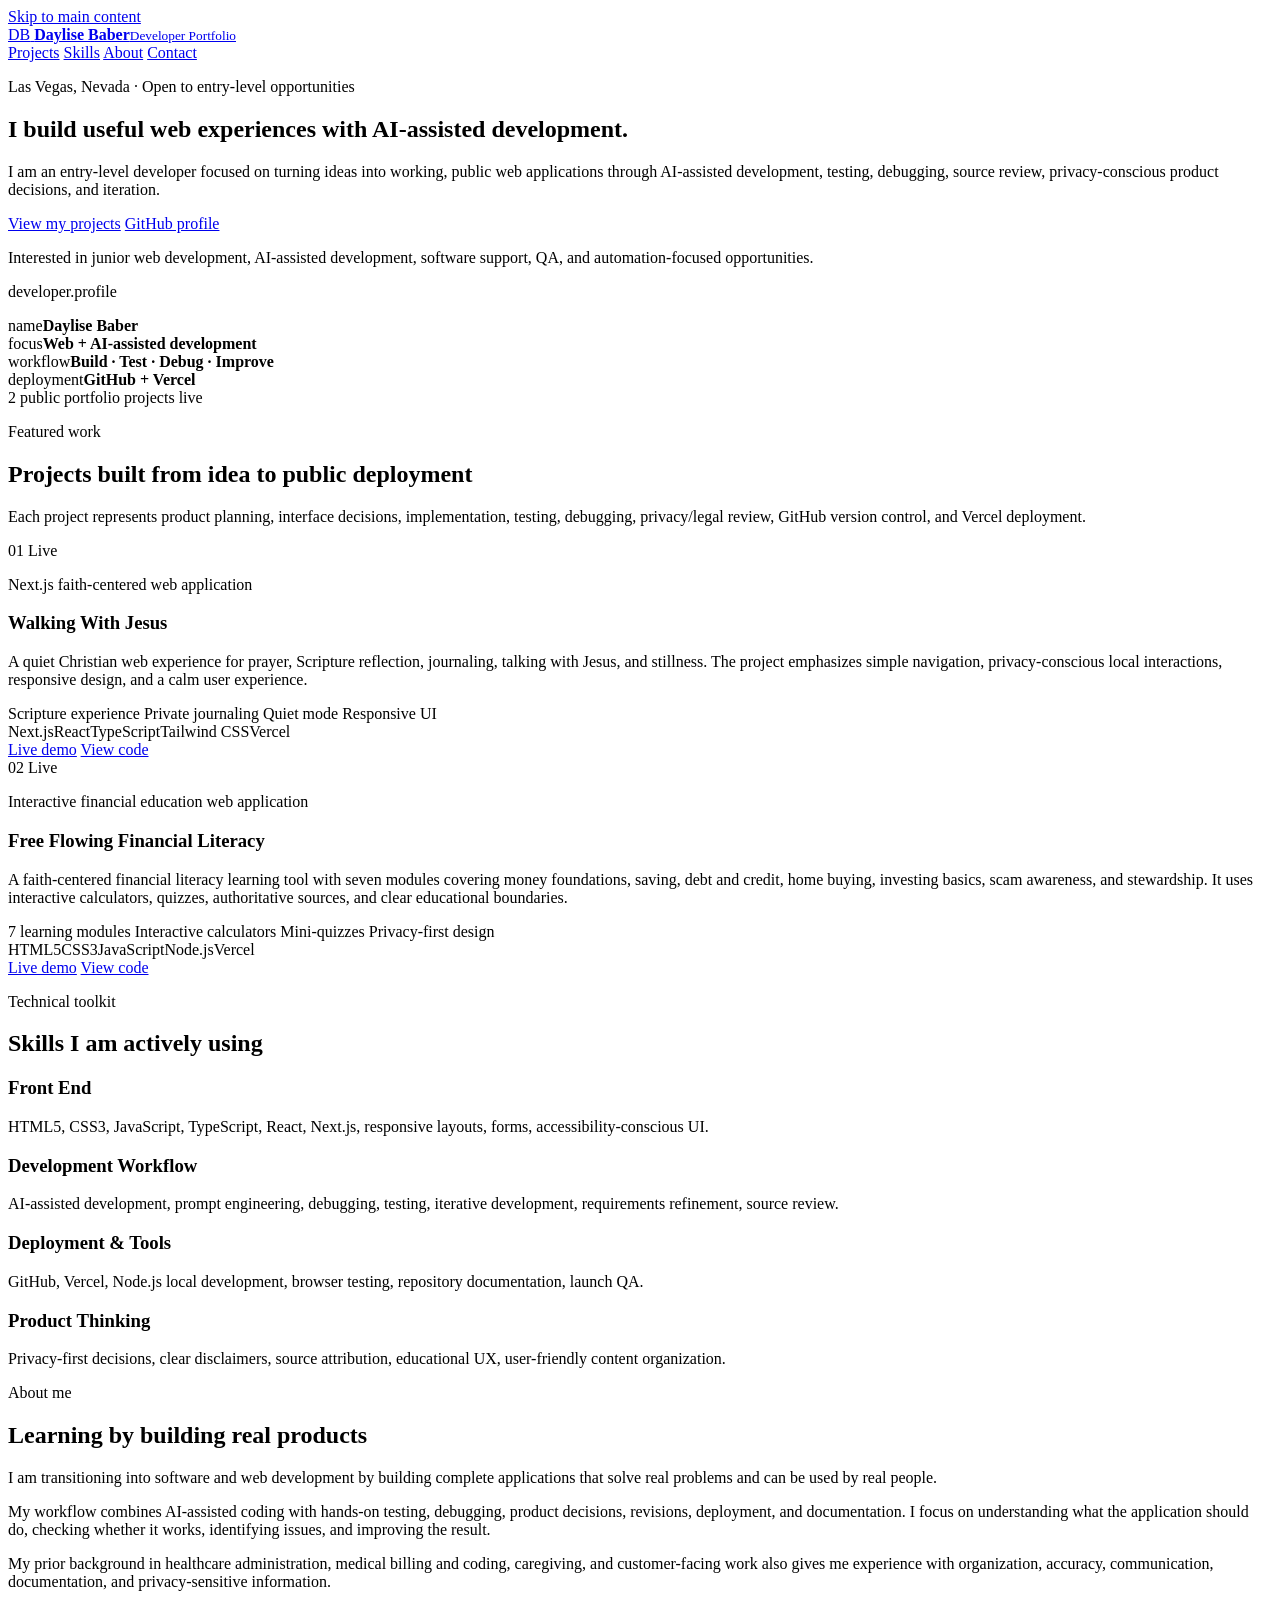
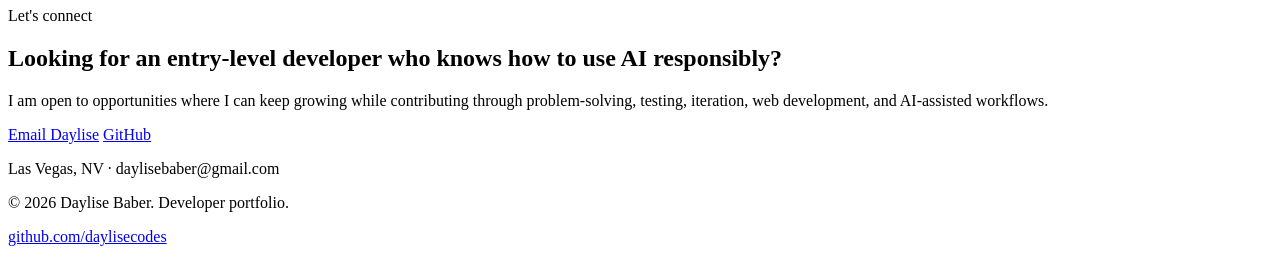
==== public/index.html @ 0fb522ef "Add public/index.html" ====
<!doctype html>
<html lang="en">
<head>
  <meta charset="utf-8">
  <meta name="viewport" content="width=device-width,initial-scale=1">
  <meta name="description" content="Developer portfolio for Daylise Baber, an entry-level AI-assisted developer in Las Vegas building practical, privacy-conscious web applications.">
  <meta name="theme-color" content="#173f4f">
  <title>Daylise Baber | AI-Assisted Developer Portfolio</title>
  <link rel="stylesheet" href="styles.css">
  <meta property="og:title" content="Daylise Baber | AI-Assisted Developer Portfolio">
  <meta property="og:description" content="Entry-level AI-assisted developer building practical, privacy-conscious web applications with modern web technologies.">
  <meta property="og:type" content="website">
</head>
<body>
  <a class="skip-link" href="#main">Skip to main content</a>

  <header class="site-header">
    <div class="shell nav-row">
      <a class="brand" href="#top" aria-label="Daylise Baber portfolio home">
        <span class="brand-mark" aria-hidden="true">DB</span>
        <span><strong>Daylise Baber</strong><small>Developer Portfolio</small></span>
      </a>
      <nav aria-label="Primary navigation">
        <a href="#projects">Projects</a>
        <a href="#skills">Skills</a>
        <a href="#about">About</a>
        <a href="#contact">Contact</a>
      </nav>
    </div>
  </header>

  <main id="main">
    <section class="hero" id="top">
      <div class="shell hero-grid">
        <div>
          <p class="eyebrow">Las Vegas, Nevada · Open to entry-level opportunities</p>
          <h1>I build useful web experiences with AI-assisted development.</h1>
          <p class="hero-copy">I am an entry-level developer focused on turning ideas into working, public web applications through AI-assisted development, testing, debugging, source review, privacy-conscious product decisions, and iteration.</p>
          <div class="button-row">
            <a class="button primary" href="#projects">View my projects</a>
            <a class="button secondary" href="https://github.com/daylisecodes" target="_blank" rel="noopener noreferrer">GitHub profile</a>
          </div>
          <p class="availability">Interested in junior web development, AI-assisted development, software support, QA, and automation-focused opportunities.</p>
        </div>

        <div class="hero-card" aria-label="Developer profile summary">
          <div class="code-dots" aria-hidden="true"><span></span><span></span><span></span></div>
          <p class="code-label">developer.profile</p>
          <div class="profile-line"><span>name</span><strong>Daylise Baber</strong></div>
          <div class="profile-line"><span>focus</span><strong>Web + AI-assisted development</strong></div>
          <div class="profile-line"><span>workflow</span><strong>Build · Test · Debug · Improve</strong></div>
          <div class="profile-line"><span>deployment</span><strong>GitHub + Vercel</strong></div>
          <div class="status-pill">2 public portfolio projects live</div>
        </div>
      </div>
    </section>

    <section class="section shell" id="projects">
      <div class="section-heading">
        <p class="eyebrow">Featured work</p>
        <h2>Projects built from idea to public deployment</h2>
        <p>Each project represents product planning, interface decisions, implementation, testing, debugging, privacy/legal review, GitHub version control, and Vercel deployment.</p>
      </div>

      <div class="projects">
        <article class="project-card featured">
          <div class="project-top">
            <span class="project-number">01</span>
            <span class="project-status">Live</span>
          </div>
          <p class="project-type">Next.js faith-centered web application</p>
          <h3>Walking With Jesus</h3>
          <p>A quiet Christian web experience for prayer, Scripture reflection, journaling, talking with Jesus, and stillness. The project emphasizes simple navigation, privacy-conscious local interactions, responsive design, and a calm user experience.</p>
          <div class="feature-grid">
            <span>Scripture experience</span>
            <span>Private journaling</span>
            <span>Quiet mode</span>
            <span>Responsive UI</span>
          </div>
          <div class="tech-row" aria-label="Walking With Jesus technologies">
            <span>Next.js</span><span>React</span><span>TypeScript</span><span>Tailwind CSS</span><span>Vercel</span>
          </div>
          <div class="project-actions">
            <a class="button primary" href="https://walking-with-jesus-taupe.vercel.app" target="_blank" rel="noopener noreferrer">Live demo</a>
            <a class="button secondary" href="https://github.com/daylisecodes/walking-with-jesus" target="_blank" rel="noopener noreferrer">View code</a>
          </div>
        </article>

        <article class="project-card">
          <div class="project-top">
            <span class="project-number">02</span>
            <span class="project-status">Live</span>
          </div>
          <p class="project-type">Interactive financial education web application</p>
          <h3>Free Flowing Financial Literacy</h3>
          <p>A faith-centered financial literacy learning tool with seven modules covering money foundations, saving, debt and credit, home buying, investing basics, scam awareness, and stewardship. It uses interactive calculators, quizzes, authoritative sources, and clear educational boundaries.</p>
          <div class="feature-grid">
            <span>7 learning modules</span>
            <span>Interactive calculators</span>
            <span>Mini-quizzes</span>
            <span>Privacy-first design</span>
          </div>
          <div class="tech-row" aria-label="Free Flowing Financial Literacy technologies">
            <span>HTML5</span><span>CSS3</span><span>JavaScript</span><span>Node.js</span><span>Vercel</span>
          </div>
          <div class="project-actions">
            <a class="button primary" href="https://free-flowing-financial-literacy.vercel.app" target="_blank" rel="noopener noreferrer">Live demo</a>
            <a class="button secondary" href="https://github.com/daylisecodes/free-flowing-financial-literacy" target="_blank" rel="noopener noreferrer">View code</a>
          </div>
        </article>
      </div>
    </section>

    <section class="section alt" id="skills">
      <div class="shell">
        <div class="section-heading">
          <p class="eyebrow">Technical toolkit</p>
          <h2>Skills I am actively using</h2>
        </div>
        <div class="skill-grid">
          <div class="skill-card"><h3>Front End</h3><p>HTML5, CSS3, JavaScript, TypeScript, React, Next.js, responsive layouts, forms, accessibility-conscious UI.</p></div>
          <div class="skill-card"><h3>Development Workflow</h3><p>AI-assisted development, prompt engineering, debugging, testing, iterative development, requirements refinement, source review.</p></div>
          <div class="skill-card"><h3>Deployment & Tools</h3><p>GitHub, Vercel, Node.js local development, browser testing, repository documentation, launch QA.</p></div>
          <div class="skill-card"><h3>Product Thinking</h3><p>Privacy-first decisions, clear disclaimers, source attribution, educational UX, user-friendly content organization.</p></div>
        </div>
      </div>
    </section>

    <section class="section shell" id="about">
      <div class="about-grid">
        <div>
          <p class="eyebrow">About me</p>
          <h2>Learning by building real products</h2>
        </div>
        <div class="about-copy">
          <p>I am transitioning into software and web development by building complete applications that solve real problems and can be used by real people.</p>
          <p>My workflow combines AI-assisted coding with hands-on testing, debugging, product decisions, revisions, deployment, and documentation. I focus on understanding what the application should do, checking whether it works, identifying issues, and improving the result.</p>
          <p>My prior background in healthcare administration, medical billing and coding, caregiving, and customer-facing work also gives me experience with organization, accuracy, communication, documentation, and privacy-sensitive information.</p>
        </div>
      </div>
    </section>

    <section class="section contact-section" id="contact">
      <div class="shell contact-card">
        <p class="eyebrow">Let's connect</p>
        <h2>Looking for an entry-level developer who knows how to use AI responsibly?</h2>
        <p>I am open to opportunities where I can keep growing while contributing through problem-solving, testing, iteration, web development, and AI-assisted workflows.</p>
        <div class="button-row">
          <a class="button primary" href="mailto:daylisebaber@gmail.com">Email Daylise</a>
          <a class="button secondary" href="https://github.com/daylisecodes" target="_blank" rel="noopener noreferrer">GitHub</a>
        </div>
        <p class="contact-meta">Las Vegas, NV · daylisebaber@gmail.com</p>
      </div>
    </section>
  </main>

  <footer class="site-footer">
    <div class="shell footer-row">
      <p>© 2026 Daylise Baber. Developer portfolio.</p>
      <a href="https://github.com/daylisecodes" target="_blank" rel="noopener noreferrer">github.com/daylisecodes</a>
    </div>
  </footer>
</body>
</html>
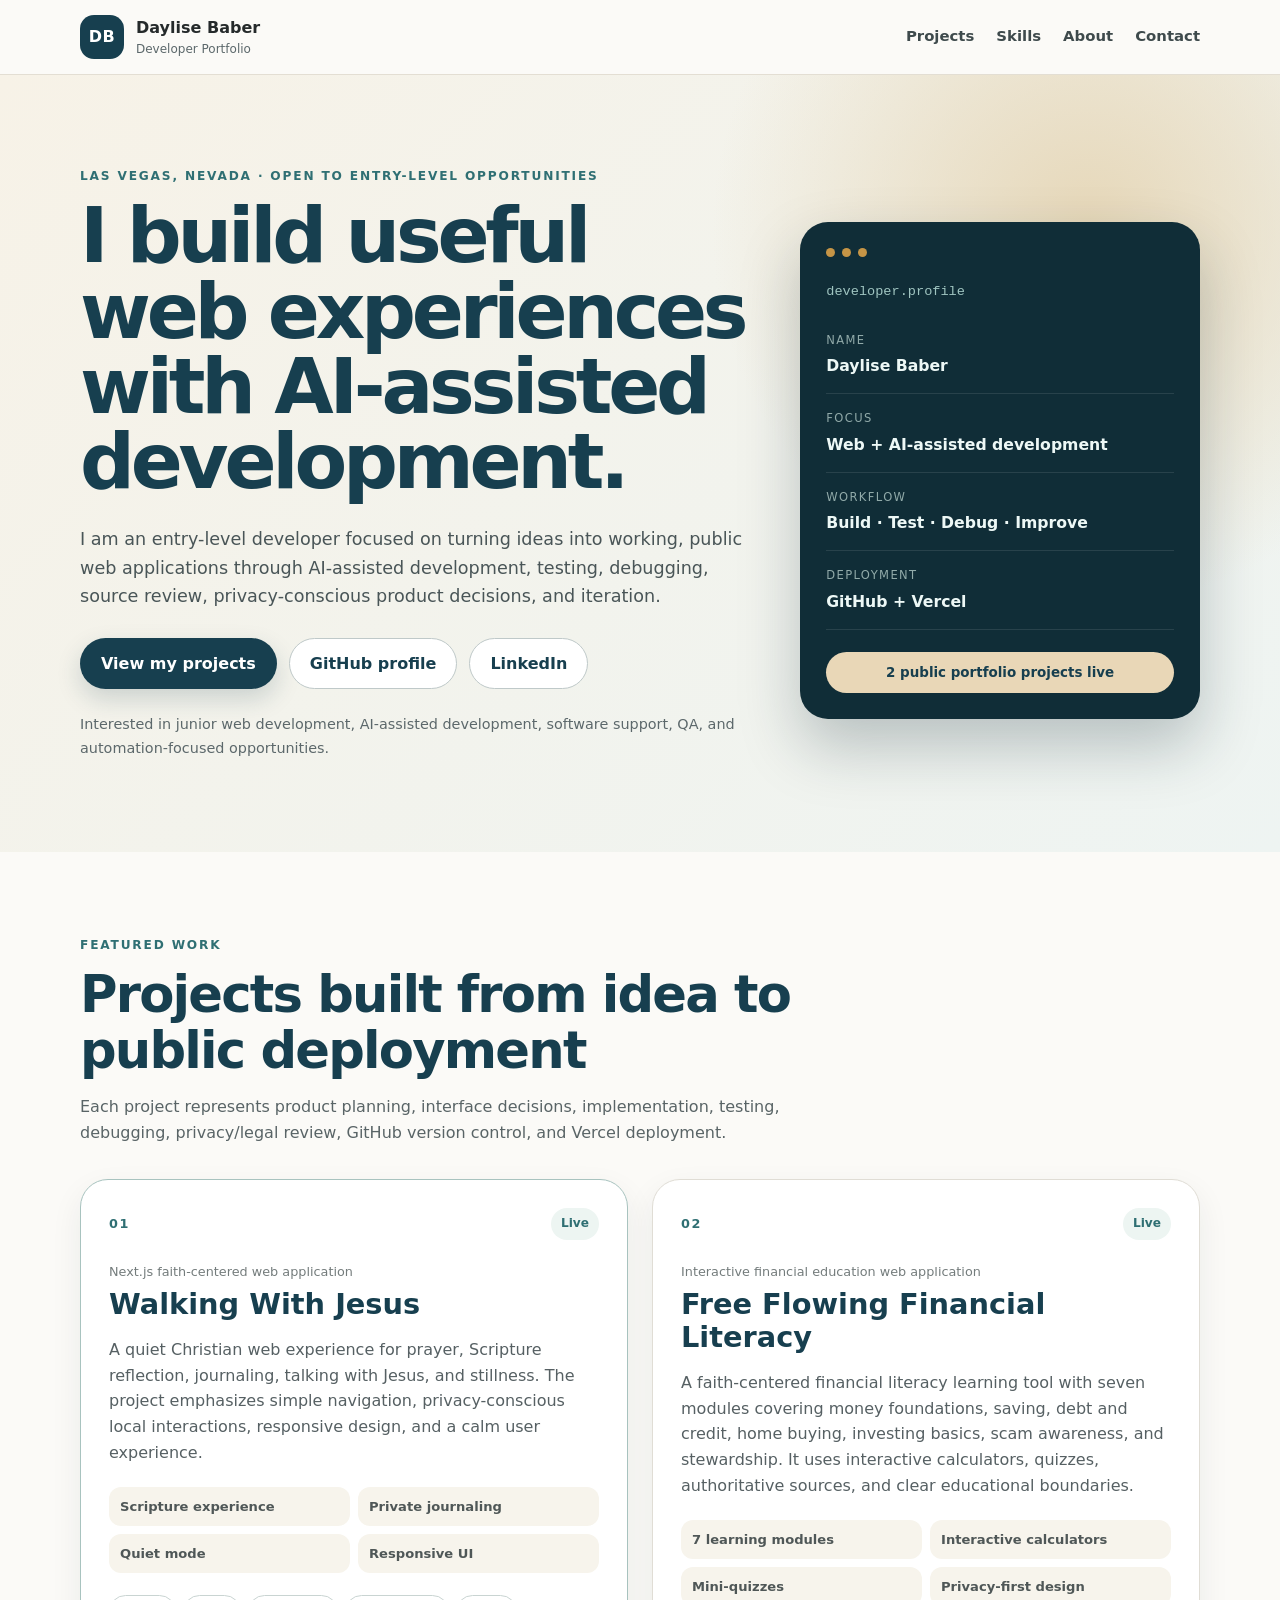
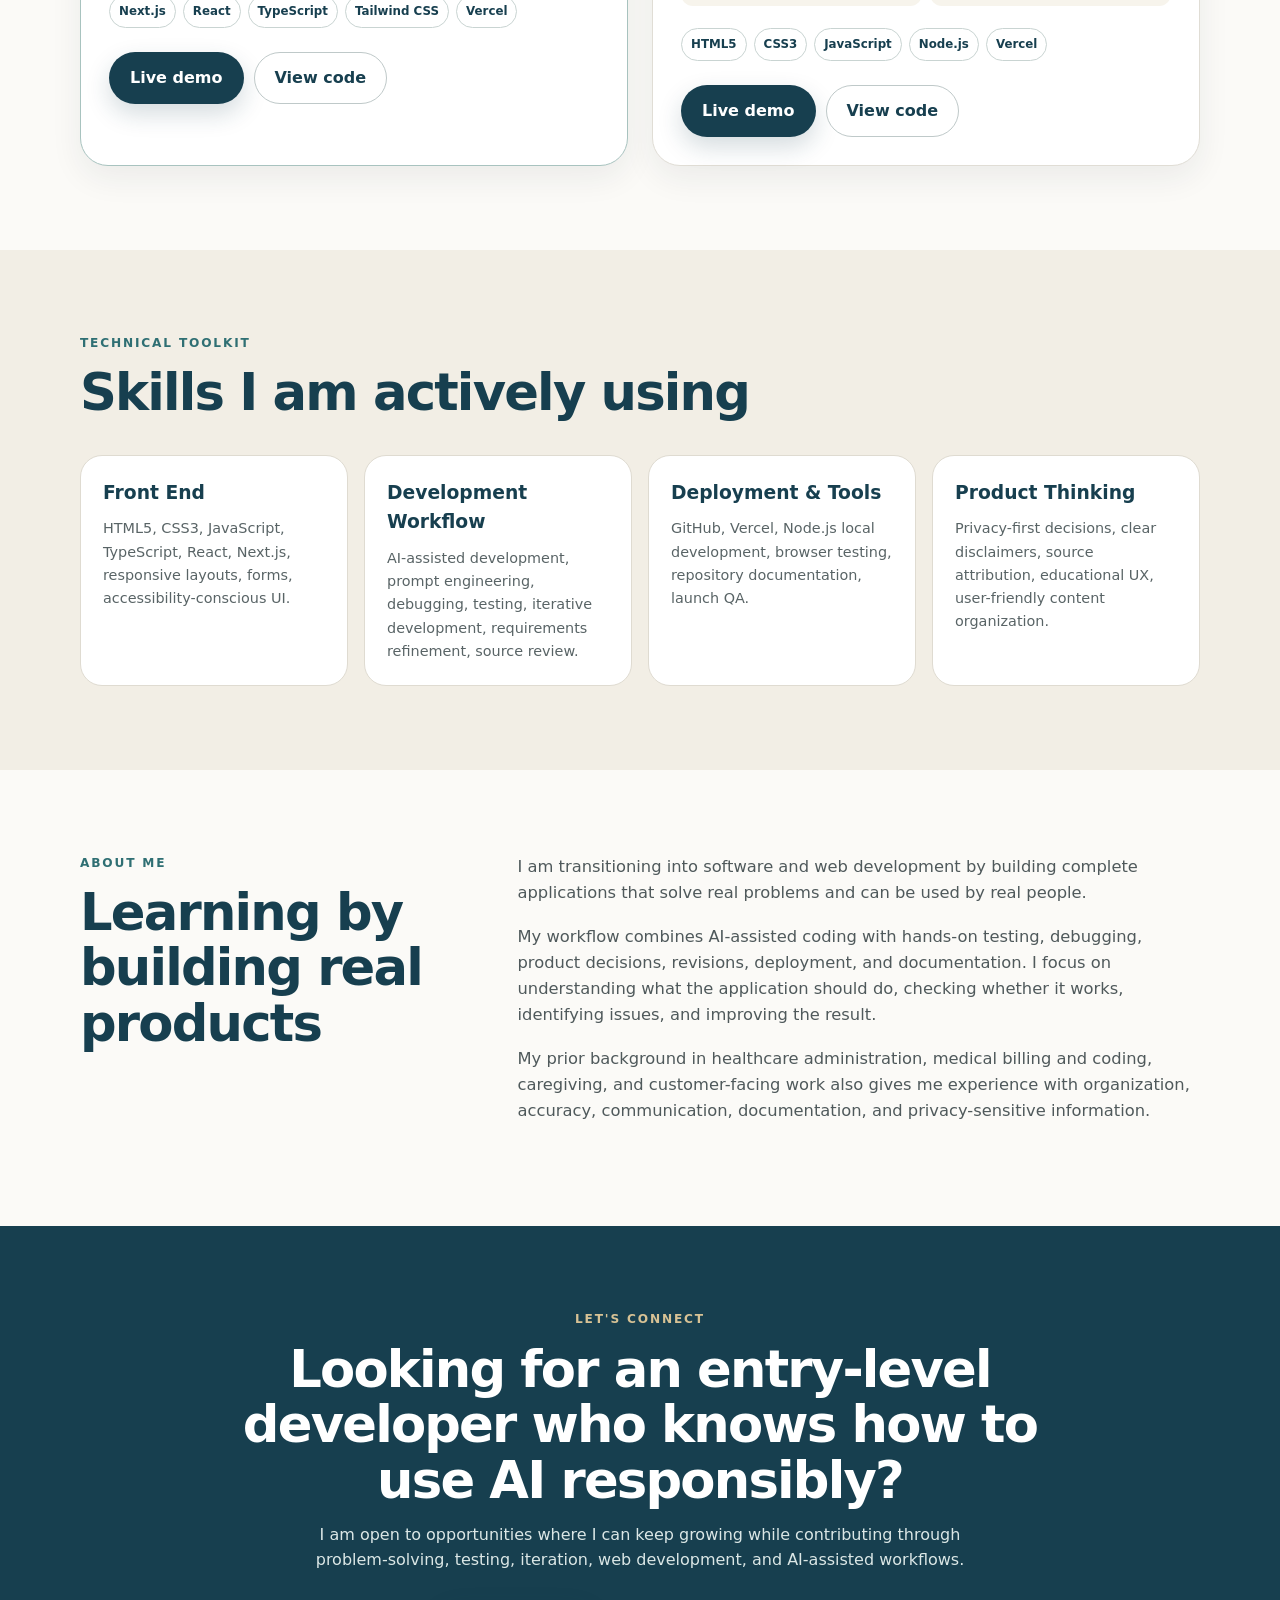
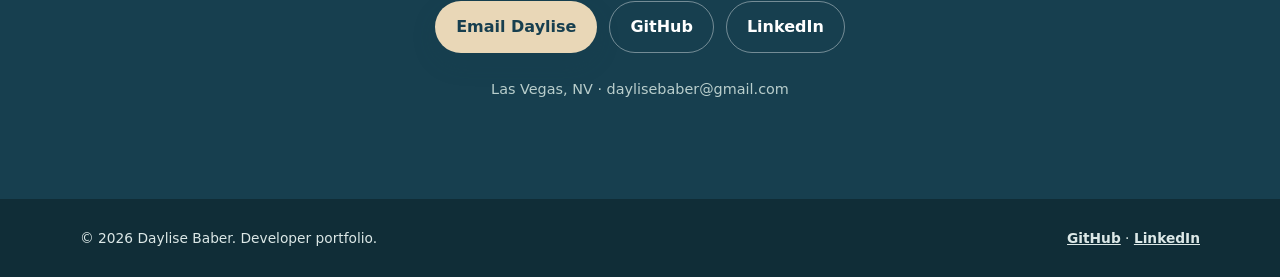
==== commit 796a7fb0: "Add LinkedIn profile to portfolio" ====
--- a/public/index.html
+++ b/public/index.html
@@ -39,6 +39,7 @@
           <div class="button-row">
             <a class="button primary" href="#projects">View my projects</a>
             <a class="button secondary" href="https://github.com/daylisecodes" target="_blank" rel="noopener noreferrer">GitHub profile</a>
+            <a class="button secondary" href="https://www.linkedin.com/in/daylise-baber-458b75322/" target="_blank" rel="noopener noreferrer">LinkedIn</a>
           </div>
           <p class="availability">Interested in junior web development, AI-assisted development, software support, QA, and automation-focused opportunities.</p>
         </div>
@@ -148,6 +149,7 @@
         <div class="button-row">
           <a class="button primary" href="mailto:daylisebaber@gmail.com">Email Daylise</a>
           <a class="button secondary" href="https://github.com/daylisecodes" target="_blank" rel="noopener noreferrer">GitHub</a>
+          <a class="button secondary" href="https://www.linkedin.com/in/daylise-baber-458b75322/" target="_blank" rel="noopener noreferrer">LinkedIn</a>
         </div>
         <p class="contact-meta">Las Vegas, NV · daylisebaber@gmail.com</p>
       </div>
@@ -157,7 +159,7 @@
   <footer class="site-footer">
     <div class="shell footer-row">
       <p>© 2026 Daylise Baber. Developer portfolio.</p>
-      <a href="https://github.com/daylisecodes" target="_blank" rel="noopener noreferrer">github.com/daylisecodes</a>
+      <div class="footer-links"><a href="https://github.com/daylisecodes" target="_blank" rel="noopener noreferrer">GitHub</a> · <a href="https://www.linkedin.com/in/daylise-baber-458b75322/" target="_blank" rel="noopener noreferrer">LinkedIn</a></div>
     </div>
   </footer>
 </body>
--- a/public/styles.css
+++ b/public/styles.css
@@ -0,0 +1 @@
+*{box-sizing:border-box}html{scroll-behavior:smooth}body{margin:0;font-family:Inter,ui-sans-serif,system-ui,-apple-system,BlinkMacSystemFont,"Segoe UI",sans-serif;background:#fbfaf7;color:#252a2b;line-height:1.6}a{color:inherit}.shell{width:min(1120px,calc(100% - 36px));margin:0 auto}.skip-link{position:absolute;left:-9999px;top:12px;background:#fff;padding:10px 14px;border-radius:10px;z-index:100}.skip-link:focus{left:12px}.site-header{position:sticky;top:0;z-index:20;background:rgba(251,250,247,.92);backdrop-filter:blur(14px);border-bottom:1px solid #e3ded3}.nav-row{min-height:74px;display:flex;align-items:center;justify-content:space-between;gap:24px}.brand{display:flex;align-items:center;gap:12px;text-decoration:none}.brand-mark{width:44px;height:44px;border-radius:14px;display:grid;place-items:center;background:#173f4f;color:#fff;font-weight:800;letter-spacing:.03em}.brand strong,.brand small{display:block}.brand small{font-size:.75rem;color:#5c686b}.site-header nav{display:flex;gap:22px}.site-header nav a{text-decoration:none;font-size:.93rem;font-weight:650;color:#3e4a4c}.site-header nav a:hover{text-decoration:underline}.hero{padding:92px 0 78px;background:radial-gradient(circle at 85% 20%,#e6d7b8 0,transparent 30%),linear-gradient(135deg,#f7f2e7 0,#eef4f2 100%)}.hero-grid{display:grid;grid-template-columns:1.25fr .75fr;gap:54px;align-items:center}.eyebrow{text-transform:uppercase;letter-spacing:.15em;font-size:.76rem;font-weight:800;color:#2f6f73;margin:0 0 12px}.hero h1{font-size:clamp(2.7rem,6vw,5.5rem);line-height:.98;letter-spacing:-.055em;margin:0;max-width:850px;color:#173f4f}.hero-copy{font-size:1.1rem;max-width:760px;color:#495557;margin:26px 0 0}.button-row{display:flex;flex-wrap:wrap;gap:12px;margin-top:28px}.button{display:inline-flex;align-items:center;justify-content:center;text-decoration:none;border-radius:999px;padding:12px 20px;font-weight:750;border:1px solid transparent;transition:.2s transform,.2s box-shadow}.button:hover{transform:translateY(-2px)}.primary{background:#173f4f;color:#fff;box-shadow:0 10px 25px rgba(23,63,79,.18)}.secondary{background:#fff;color:#173f4f;border-color:#bfc9c9}.availability{font-size:.9rem;color:#5c686b;margin-top:24px}.hero-card{background:#102d37;color:#edf8f6;border-radius:28px;padding:26px;box-shadow:0 28px 60px rgba(18,45,55,.25)}.code-dots{display:flex;gap:7px;margin-bottom:24px}.code-dots span{width:9px;height:9px;border-radius:50%;background:#c69546}.code-label{font-family:ui-monospace,SFMono-Regular,Menlo,monospace;color:#9fc4c0;font-size:.85rem}.profile-line{padding:15px 0;border-bottom:1px solid rgba(255,255,255,.1)}.profile-line span{display:block;font-size:.72rem;text-transform:uppercase;letter-spacing:.12em;color:#91aaa9}.profile-line strong{display:block;margin-top:4px;font-size:.98rem}.status-pill{margin-top:22px;background:#e9d7b7;color:#173f4f;border-radius:999px;padding:10px 14px;font-size:.84rem;font-weight:800;text-align:center}.section{padding:84px 0}.section.alt{background:#f2eee5}.section-heading{max-width:760px;margin-bottom:34px}.section-heading h2,.about-grid h2,.contact-card h2{font-size:clamp(2rem,4vw,3.4rem);line-height:1.08;letter-spacing:-.035em;color:#173f4f;margin:0 0 14px}.section-heading p:last-child{color:#596466}.projects{display:grid;grid-template-columns:1fr 1fr;gap:24px}.project-card{background:#fff;border:1px solid #e0ddd5;border-radius:28px;padding:28px;box-shadow:0 12px 32px rgba(32,47,50,.07)}.project-card.featured{border-color:#a8c3bf}.project-top{display:flex;align-items:center;justify-content:space-between}.project-number{font-size:.8rem;font-weight:900;letter-spacing:.12em;color:#2f6f73}.project-status{font-size:.76rem;font-weight:800;background:#edf5f2;color:#2f6f73;border-radius:999px;padding:6px 10px}.project-type{font-size:.8rem;color:#747c7c;margin:22px 0 6px}.project-card h3{font-size:1.8rem;line-height:1.15;color:#173f4f;margin:0 0 14px}.project-card>p:not(.project-type){color:#566063}.feature-grid{display:grid;grid-template-columns:1fr 1fr;gap:8px;margin:22px 0}.feature-grid span{background:#f7f4ec;border-radius:12px;padding:9px 11px;font-size:.82rem;font-weight:650;color:#4f5757}.tech-row{display:flex;flex-wrap:wrap;gap:7px;margin:22px 0}.tech-row span{font-size:.74rem;font-weight:800;color:#173f4f;border:1px solid #c9d4d2;border-radius:999px;padding:6px 9px}.project-actions{display:flex;gap:10px;flex-wrap:wrap;margin-top:24px}.skill-grid{display:grid;grid-template-columns:repeat(4,1fr);gap:16px}.skill-card{background:#fff;border-radius:22px;padding:22px;border:1px solid #dfdbd1}.skill-card h3{margin:0 0 10px;color:#173f4f}.skill-card p{font-size:.9rem;color:#596466;margin:0}.about-grid{display:grid;grid-template-columns:.7fr 1.3fr;gap:70px}.about-copy p{font-size:1.02rem;color:#4f595b;margin-top:0;margin-bottom:18px}.contact-section{background:#173f4f;color:#fff}.contact-card{text-align:center;max-width:880px}.contact-card .eyebrow{color:#d7c295}.contact-card h2{color:#fff}.contact-card>p:not(.eyebrow):not(.contact-meta){max-width:700px;margin:0 auto;color:#dbe7e6}.contact-card .button-row{justify-content:center}.contact-card .primary{background:#e9d7b7;color:#173f4f}.contact-card .secondary{background:transparent;color:#fff;border-color:rgba(255,255,255,.4)}.contact-meta{margin-top:25px;font-size:.9rem;color:#b9cecc}.site-footer{background:#102d37;color:#dce8e7;padding:28px 0}.footer-row{display:flex;align-items:center;justify-content:space-between;gap:20px;font-size:.86rem}.footer-row p{margin:0}.footer-row a{font-weight:700}.button:focus-visible,.site-header a:focus-visible,.brand:focus-visible{outline:3px solid #c69546;outline-offset:4px}@media(max-width:900px){.hero-grid,.projects,.about-grid{grid-template-columns:1fr}.skill-grid{grid-template-columns:1fr 1fr}.hero{padding-top:68px}.about-grid{gap:20px}}@media(max-width:680px){.nav-row{align-items:flex-start;padding:14px 0;flex-direction:column}.site-header{position:static}.site-header nav{width:100%;overflow-x:auto;gap:16px;padding-bottom:4px}.hero{padding:54px 0}.hero h1{font-size:3rem}.section{padding:62px 0}.skill-grid,.feature-grid{grid-template-columns:1fr}.project-card{padding:22px}.footer-row{align-items:flex-start;flex-direction:column}}@media(prefers-reduced-motion:reduce){html{scroll-behavior:auto}.button{transition:none}}
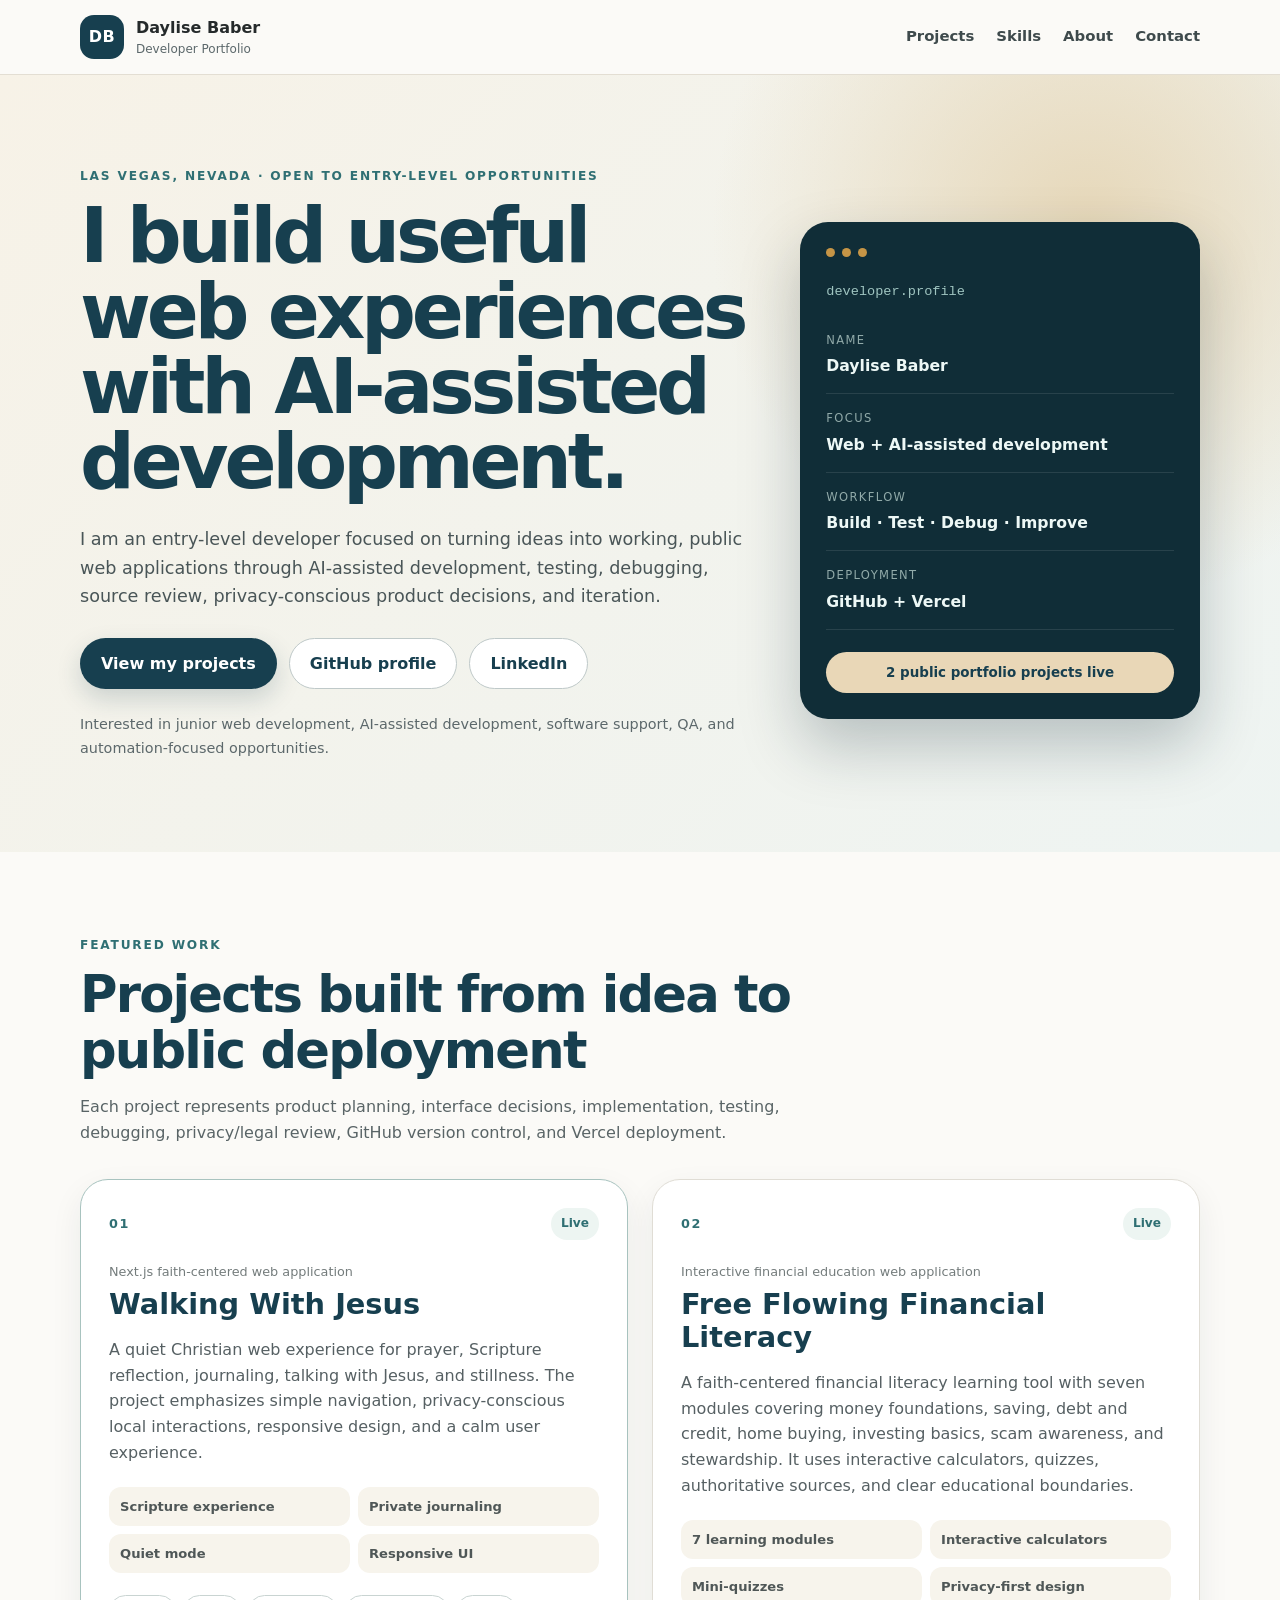
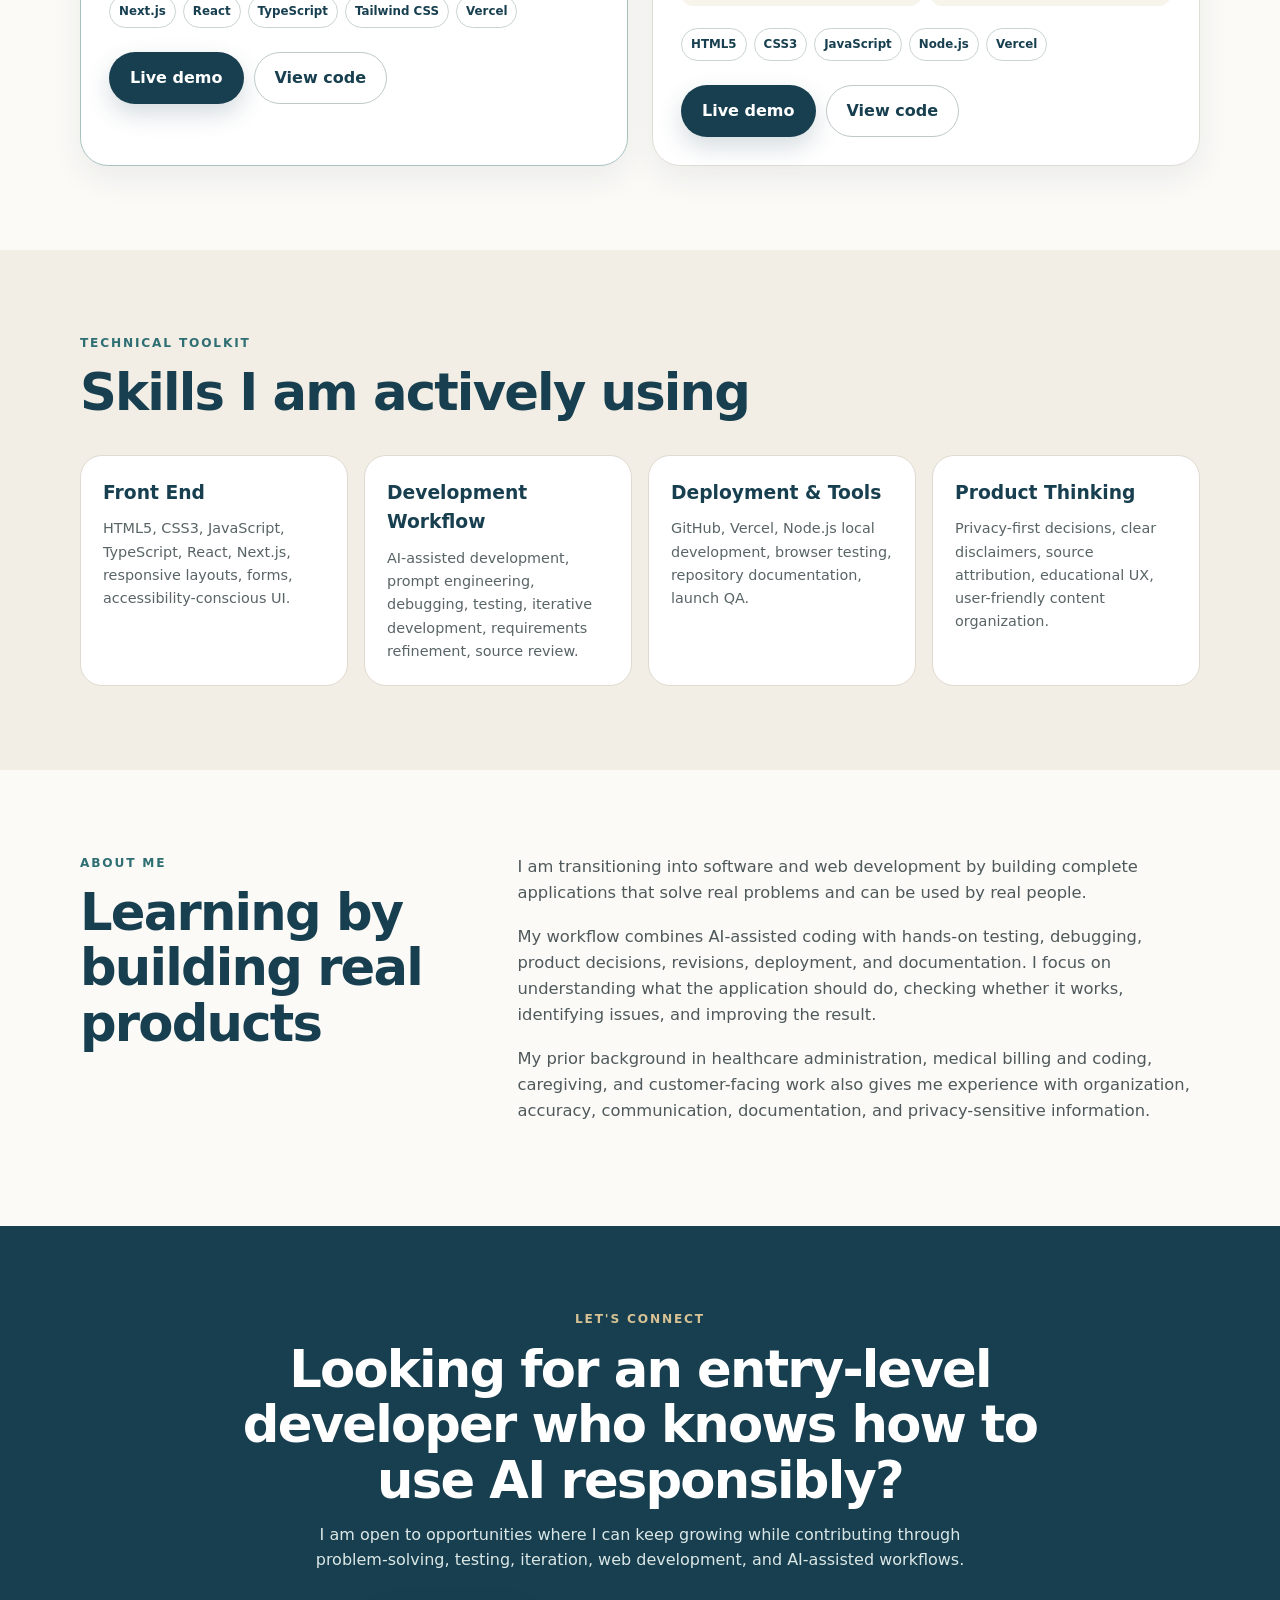
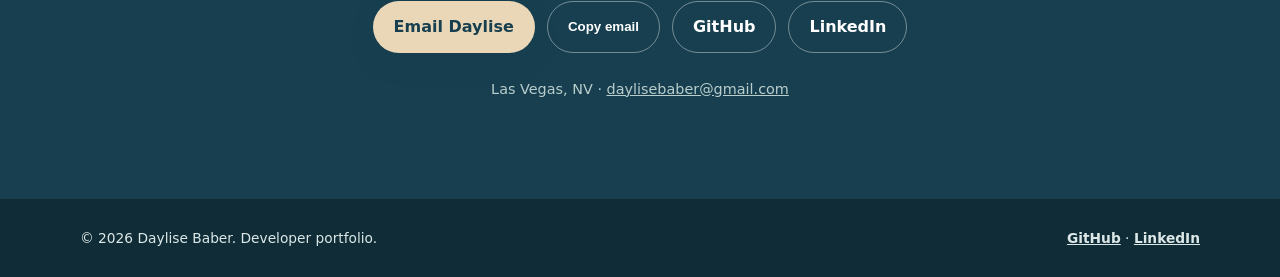
==== commit 7c23bc65: "Improve portfolio email contact actions" ====
--- a/public/index.html
+++ b/public/index.html
@@ -147,11 +147,13 @@
         <h2>Looking for an entry-level developer who knows how to use AI responsibly?</h2>
         <p>I am open to opportunities where I can keep growing while contributing through problem-solving, testing, iteration, web development, and AI-assisted workflows.</p>
         <div class="button-row">
-          <a class="button primary" href="mailto:daylisebaber@gmail.com">Email Daylise</a>
+          <a class="button primary" href="mailto:daylisebaber@gmail.com?subject=Developer%20Opportunity%20for%20Daylise%20Baber">Email Daylise</a>
+          <button class="button secondary" id="copy-email" type="button" data-email="daylisebaber@gmail.com">Copy email</button>
           <a class="button secondary" href="https://github.com/daylisecodes" target="_blank" rel="noopener noreferrer">GitHub</a>
           <a class="button secondary" href="https://www.linkedin.com/in/daylise-baber-458b75322/" target="_blank" rel="noopener noreferrer">LinkedIn</a>
         </div>
-        <p class="contact-meta">Las Vegas, NV · daylisebaber@gmail.com</p>
+        <p class="contact-meta">Las Vegas, NV · <a href="mailto:daylisebaber@gmail.com">daylisebaber@gmail.com</a></p>
+        <p class="copy-status" id="copy-email-status" aria-live="polite"></p>
       </div>
     </section>
   </main>
@@ -162,5 +164,21 @@
       <div class="footer-links"><a href="https://github.com/daylisecodes" target="_blank" rel="noopener noreferrer">GitHub</a> · <a href="https://www.linkedin.com/in/daylise-baber-458b75322/" target="_blank" rel="noopener noreferrer">LinkedIn</a></div>
     </div>
   </footer>
+<script>
+  const copyEmailButton = document.getElementById("copy-email");
+  const copyEmailStatus = document.getElementById("copy-email-status");
+  if (copyEmailButton) {
+    copyEmailButton.addEventListener("click", async () => {
+      const email = copyEmailButton.dataset.email;
+      try {
+        await navigator.clipboard.writeText(email);
+        copyEmailStatus.textContent = "Email copied: " + email;
+        copyEmailButton.textContent = "Copied!";
+      } catch {
+        copyEmailStatus.textContent = "Email: " + email;
+      }
+    });
+  }
+</script>
 </body>
 </html>
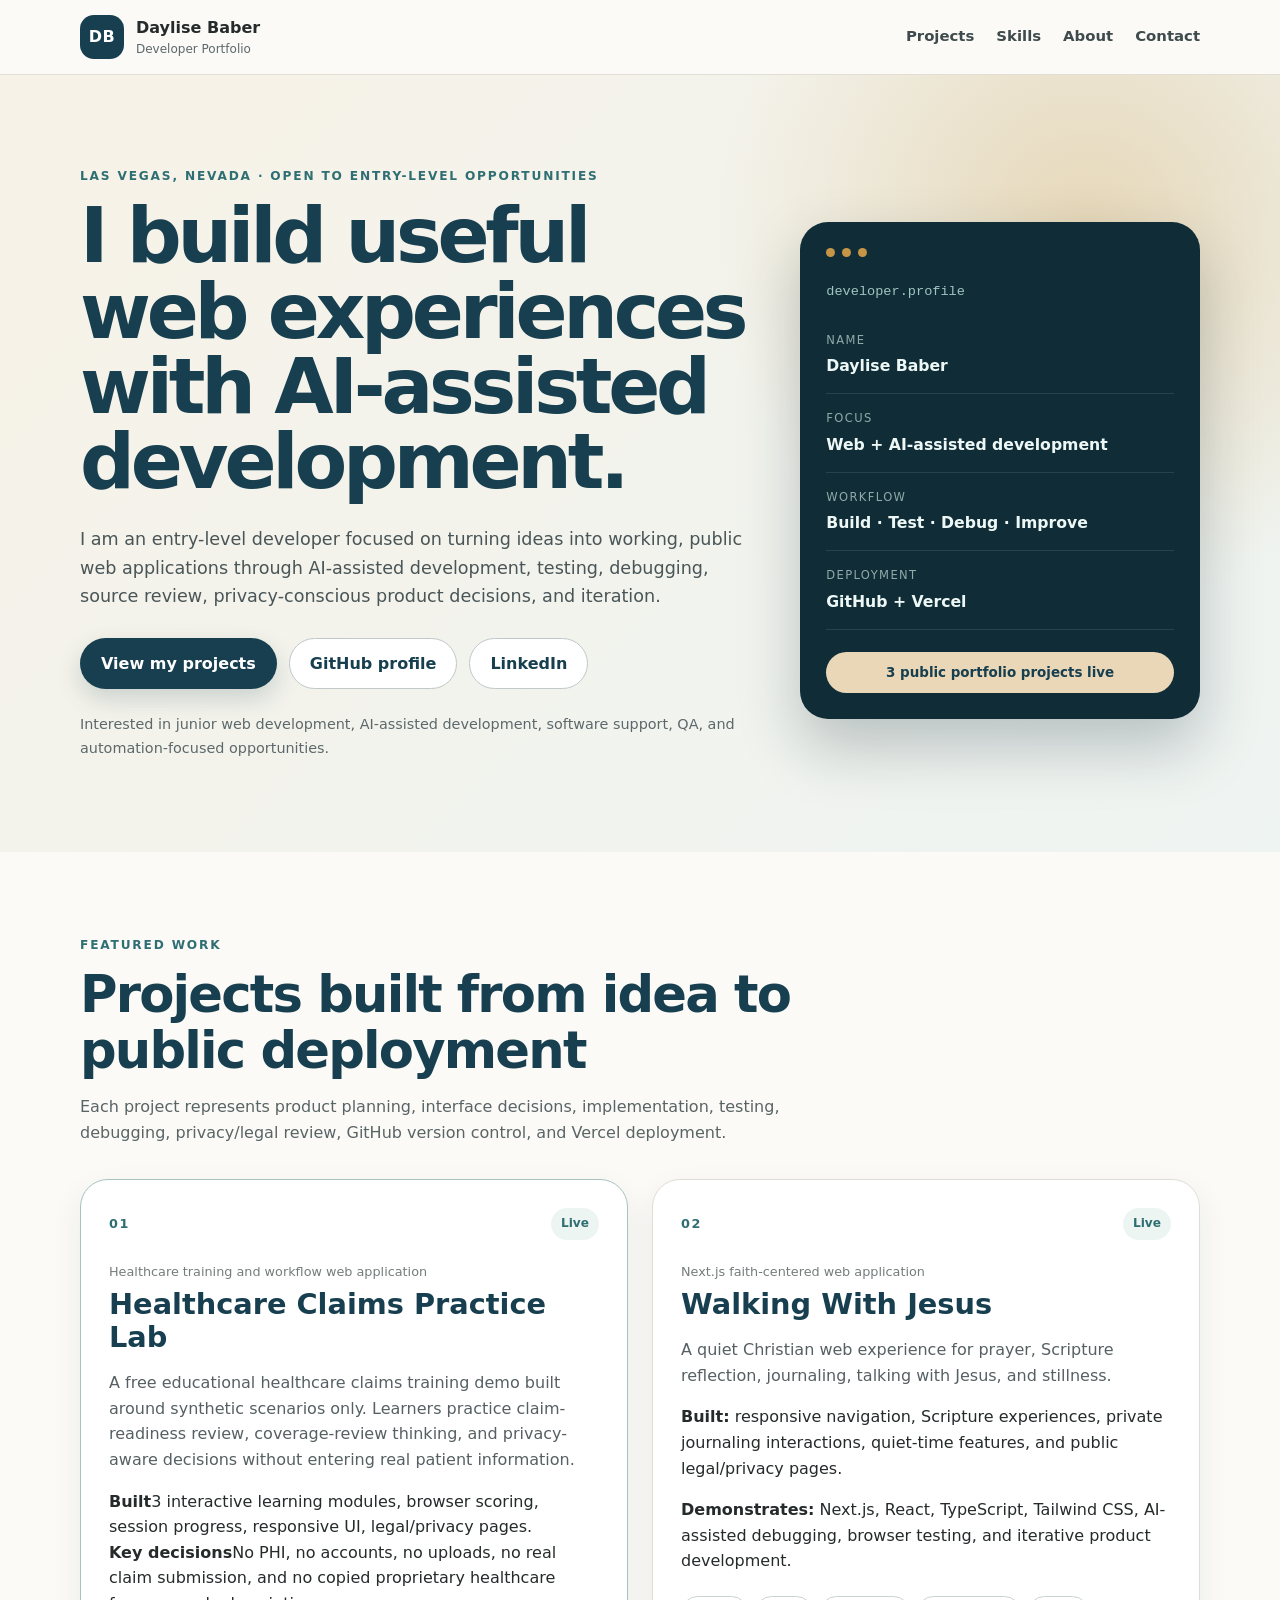
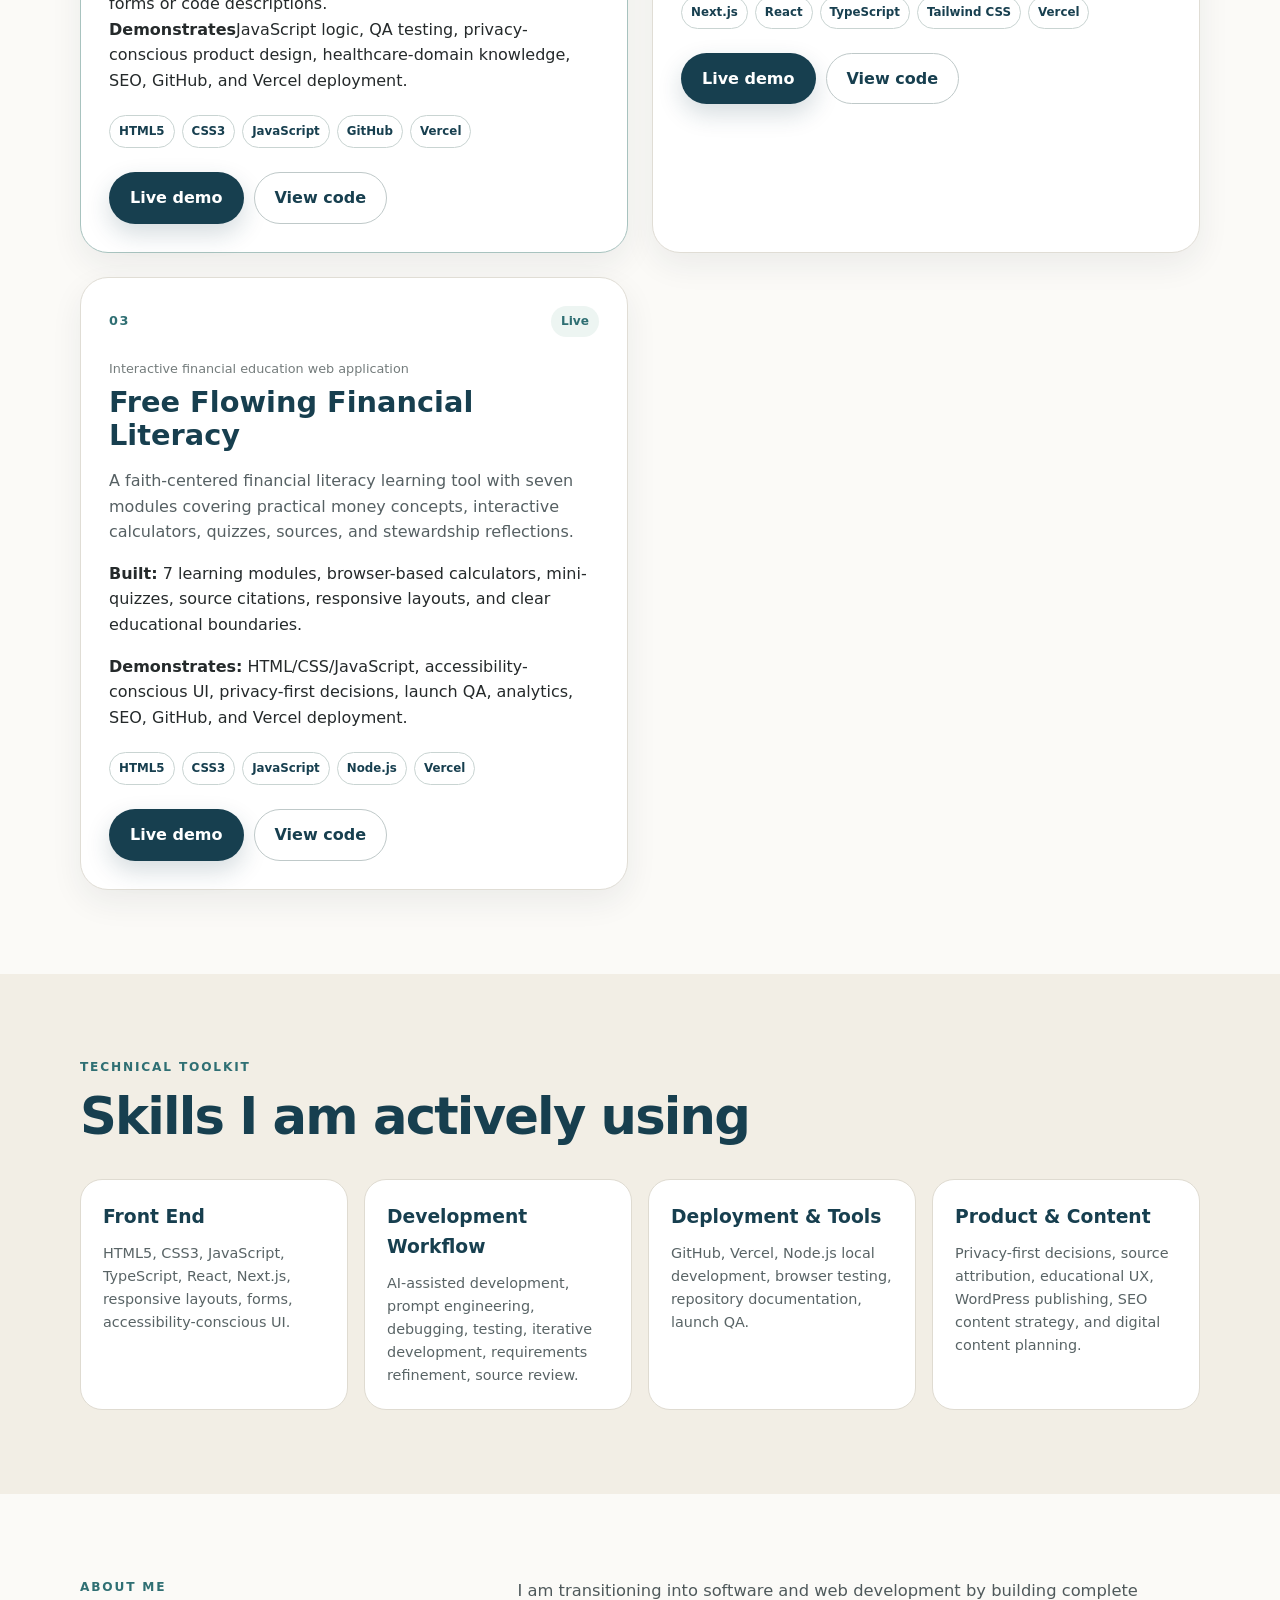
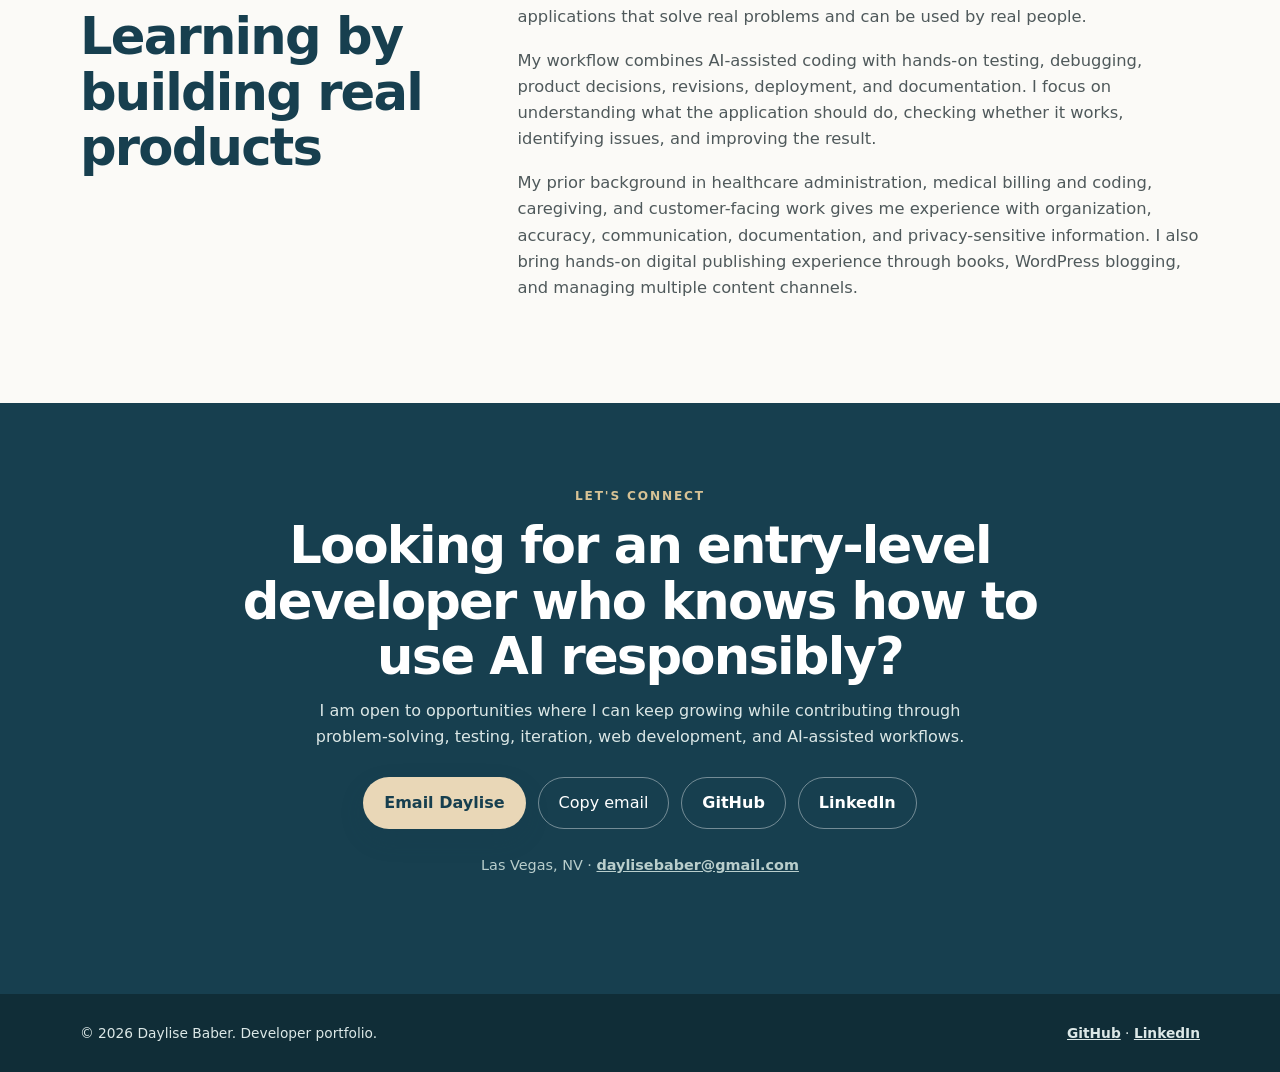
==== commit 60251eb6: "Add healthcare project case study and Vercel Analytics" ====
--- a/public/index.html
+++ b/public/index.html
@@ -10,6 +10,10 @@
   <meta property="og:title" content="Daylise Baber | AI-Assisted Developer Portfolio">
   <meta property="og:description" content="Entry-level AI-assisted developer building practical, privacy-conscious web applications with modern web technologies.">
   <meta property="og:type" content="website">
+  <script>
+    window.va = window.va || function () { (window.vaq = window.vaq || []).push(arguments); };
+  </script>
+  <script defer src="/_vercel/insights/script.js"></script>
 </head>
 <body>
   <a class="skip-link" href="#main">Skip to main content</a>
@@ -51,7 +55,7 @@
           <div class="profile-line"><span>focus</span><strong>Web + AI-assisted development</strong></div>
           <div class="profile-line"><span>workflow</span><strong>Build · Test · Debug · Improve</strong></div>
           <div class="profile-line"><span>deployment</span><strong>GitHub + Vercel</strong></div>
-          <div class="status-pill">2 public portfolio projects live</div>
+          <div class="status-pill">3 public portfolio projects live</div>
         </div>
       </div>
     </section>
@@ -64,26 +68,25 @@
       </div>
 
       <div class="projects">
-        <article class="project-card featured">
+        <article class="project-card featured featured-wide">
           <div class="project-top">
             <span class="project-number">01</span>
             <span class="project-status">Live</span>
           </div>
-          <p class="project-type">Next.js faith-centered web application</p>
-          <h3>Walking With Jesus</h3>
-          <p>A quiet Christian web experience for prayer, Scripture reflection, journaling, talking with Jesus, and stillness. The project emphasizes simple navigation, privacy-conscious local interactions, responsive design, and a calm user experience.</p>
-          <div class="feature-grid">
-            <span>Scripture experience</span>
-            <span>Private journaling</span>
-            <span>Quiet mode</span>
-            <span>Responsive UI</span>
-          </div>
-          <div class="tech-row" aria-label="Walking With Jesus technologies">
-            <span>Next.js</span><span>React</span><span>TypeScript</span><span>Tailwind CSS</span><span>Vercel</span>
+          <p class="project-type">Healthcare training and workflow web application</p>
+          <h3>Healthcare Claims Practice Lab</h3>
+          <p>A free educational healthcare claims training demo built around synthetic scenarios only. Learners practice claim-readiness review, coverage-review thinking, and privacy-aware decisions without entering real patient information.</p>
+          <div class="case-study-grid">
+            <div><strong>Built</strong><span>3 interactive learning modules, browser scoring, session progress, responsive UI, legal/privacy pages.</span></div>
+            <div><strong>Key decisions</strong><span>No PHI, no accounts, no uploads, no real claim submission, and no copied proprietary healthcare forms or code descriptions.</span></div>
+            <div><strong>Demonstrates</strong><span>JavaScript logic, QA testing, privacy-conscious product design, healthcare-domain knowledge, SEO, GitHub, and Vercel deployment.</span></div>
+          </div>
+          <div class="tech-row" aria-label="Healthcare Claims Practice Lab technologies">
+            <span>HTML5</span><span>CSS3</span><span>JavaScript</span><span>GitHub</span><span>Vercel</span>
           </div>
           <div class="project-actions">
-            <a class="button primary" href="https://walking-with-jesus-taupe.vercel.app" target="_blank" rel="noopener noreferrer">Live demo</a>
-            <a class="button secondary" href="https://github.com/daylisecodes/walking-with-jesus" target="_blank" rel="noopener noreferrer">View code</a>
+            <a class="button primary" href="https://healthcare-claims-practice-lab.vercel.app/" target="_blank" rel="noopener noreferrer">Live demo</a>
+            <a class="button secondary" href="https://github.com/daylisecodes/healthcare-claims-practice-lab" target="_blank" rel="noopener noreferrer">View code</a>
           </div>
         </article>
 
@@ -92,14 +95,33 @@
             <span class="project-number">02</span>
             <span class="project-status">Live</span>
           </div>
+          <p class="project-type">Next.js faith-centered web application</p>
+          <h3>Walking With Jesus</h3>
+          <p>A quiet Christian web experience for prayer, Scripture reflection, journaling, talking with Jesus, and stillness.</p>
+          <div class="case-study-stack">
+            <p><strong>Built:</strong> responsive navigation, Scripture experiences, private journaling interactions, quiet-time features, and public legal/privacy pages.</p>
+            <p><strong>Demonstrates:</strong> Next.js, React, TypeScript, Tailwind CSS, AI-assisted debugging, browser testing, and iterative product development.</p>
+          </div>
+          <div class="tech-row" aria-label="Walking With Jesus technologies">
+            <span>Next.js</span><span>React</span><span>TypeScript</span><span>Tailwind CSS</span><span>Vercel</span>
+          </div>
+          <div class="project-actions">
+            <a class="button primary" href="https://walking-with-jesus-taupe.vercel.app" target="_blank" rel="noopener noreferrer">Live demo</a>
+            <a class="button secondary" href="https://github.com/daylisecodes/walking-with-jesus" target="_blank" rel="noopener noreferrer">View code</a>
+          </div>
+        </article>
+
+        <article class="project-card">
+          <div class="project-top">
+            <span class="project-number">03</span>
+            <span class="project-status">Live</span>
+          </div>
           <p class="project-type">Interactive financial education web application</p>
           <h3>Free Flowing Financial Literacy</h3>
-          <p>A faith-centered financial literacy learning tool with seven modules covering money foundations, saving, debt and credit, home buying, investing basics, scam awareness, and stewardship. It uses interactive calculators, quizzes, authoritative sources, and clear educational boundaries.</p>
-          <div class="feature-grid">
-            <span>7 learning modules</span>
-            <span>Interactive calculators</span>
-            <span>Mini-quizzes</span>
-            <span>Privacy-first design</span>
+          <p>A faith-centered financial literacy learning tool with seven modules covering practical money concepts, interactive calculators, quizzes, sources, and stewardship reflections.</p>
+          <div class="case-study-stack">
+            <p><strong>Built:</strong> 7 learning modules, browser-based calculators, mini-quizzes, source citations, responsive layouts, and clear educational boundaries.</p>
+            <p><strong>Demonstrates:</strong> HTML/CSS/JavaScript, accessibility-conscious UI, privacy-first decisions, launch QA, analytics, SEO, GitHub, and Vercel deployment.</p>
           </div>
           <div class="tech-row" aria-label="Free Flowing Financial Literacy technologies">
             <span>HTML5</span><span>CSS3</span><span>JavaScript</span><span>Node.js</span><span>Vercel</span>
@@ -122,7 +144,7 @@
           <div class="skill-card"><h3>Front End</h3><p>HTML5, CSS3, JavaScript, TypeScript, React, Next.js, responsive layouts, forms, accessibility-conscious UI.</p></div>
           <div class="skill-card"><h3>Development Workflow</h3><p>AI-assisted development, prompt engineering, debugging, testing, iterative development, requirements refinement, source review.</p></div>
           <div class="skill-card"><h3>Deployment & Tools</h3><p>GitHub, Vercel, Node.js local development, browser testing, repository documentation, launch QA.</p></div>
-          <div class="skill-card"><h3>Product Thinking</h3><p>Privacy-first decisions, clear disclaimers, source attribution, educational UX, user-friendly content organization.</p></div>
+          <div class="skill-card"><h3>Product & Content</h3><p>Privacy-first decisions, source attribution, educational UX, WordPress publishing, SEO content strategy, and digital content planning.</p></div>
         </div>
       </div>
     </section>
@@ -136,7 +158,7 @@
         <div class="about-copy">
           <p>I am transitioning into software and web development by building complete applications that solve real problems and can be used by real people.</p>
           <p>My workflow combines AI-assisted coding with hands-on testing, debugging, product decisions, revisions, deployment, and documentation. I focus on understanding what the application should do, checking whether it works, identifying issues, and improving the result.</p>
-          <p>My prior background in healthcare administration, medical billing and coding, caregiving, and customer-facing work also gives me experience with organization, accuracy, communication, documentation, and privacy-sensitive information.</p>
+          <p>My prior background in healthcare administration, medical billing and coding, caregiving, and customer-facing work gives me experience with organization, accuracy, communication, documentation, and privacy-sensitive information. I also bring hands-on digital publishing experience through books, WordPress blogging, and managing multiple content channels.</p>
         </div>
       </div>
     </section>
--- a/public/styles.css
+++ b/public/styles.css
@@ -1 +1 @@
-*{box-sizing:border-box}html{scroll-behavior:smooth}body{margin:0;font-family:Inter,ui-sans-serif,system-ui,-apple-system,BlinkMacSystemFont,"Segoe UI",sans-serif;background:#fbfaf7;color:#252a2b;line-height:1.6}a{color:inherit}.shell{width:min(1120px,calc(100% - 36px));margin:0 auto}.skip-link{position:absolute;left:-9999px;top:12px;background:#fff;padding:10px 14px;border-radius:10px;z-index:100}.skip-link:focus{left:12px}.site-header{position:sticky;top:0;z-index:20;background:rgba(251,250,247,.92);backdrop-filter:blur(14px);border-bottom:1px solid #e3ded3}.nav-row{min-height:74px;display:flex;align-items:center;justify-content:space-between;gap:24px}.brand{display:flex;align-items:center;gap:12px;text-decoration:none}.brand-mark{width:44px;height:44px;border-radius:14px;display:grid;place-items:center;background:#173f4f;color:#fff;font-weight:800;letter-spacing:.03em}.brand strong,.brand small{display:block}.brand small{font-size:.75rem;color:#5c686b}.site-header nav{display:flex;gap:22px}.site-header nav a{text-decoration:none;font-size:.93rem;font-weight:650;color:#3e4a4c}.site-header nav a:hover{text-decoration:underline}.hero{padding:92px 0 78px;background:radial-gradient(circle at 85% 20%,#e6d7b8 0,transparent 30%),linear-gradient(135deg,#f7f2e7 0,#eef4f2 100%)}.hero-grid{display:grid;grid-template-columns:1.25fr .75fr;gap:54px;align-items:center}.eyebrow{text-transform:uppercase;letter-spacing:.15em;font-size:.76rem;font-weight:800;color:#2f6f73;margin:0 0 12px}.hero h1{font-size:clamp(2.7rem,6vw,5.5rem);line-height:.98;letter-spacing:-.055em;margin:0;max-width:850px;color:#173f4f}.hero-copy{font-size:1.1rem;max-width:760px;color:#495557;margin:26px 0 0}.button-row{display:flex;flex-wrap:wrap;gap:12px;margin-top:28px}.button{display:inline-flex;align-items:center;justify-content:center;text-decoration:none;border-radius:999px;padding:12px 20px;font-weight:750;border:1px solid transparent;transition:.2s transform,.2s box-shadow}.button:hover{transform:translateY(-2px)}.primary{background:#173f4f;color:#fff;box-shadow:0 10px 25px rgba(23,63,79,.18)}.secondary{background:#fff;color:#173f4f;border-color:#bfc9c9}.availability{font-size:.9rem;color:#5c686b;margin-top:24px}.hero-card{background:#102d37;color:#edf8f6;border-radius:28px;padding:26px;box-shadow:0 28px 60px rgba(18,45,55,.25)}.code-dots{display:flex;gap:7px;margin-bottom:24px}.code-dots span{width:9px;height:9px;border-radius:50%;background:#c69546}.code-label{font-family:ui-monospace,SFMono-Regular,Menlo,monospace;color:#9fc4c0;font-size:.85rem}.profile-line{padding:15px 0;border-bottom:1px solid rgba(255,255,255,.1)}.profile-line span{display:block;font-size:.72rem;text-transform:uppercase;letter-spacing:.12em;color:#91aaa9}.profile-line strong{display:block;margin-top:4px;font-size:.98rem}.status-pill{margin-top:22px;background:#e9d7b7;color:#173f4f;border-radius:999px;padding:10px 14px;font-size:.84rem;font-weight:800;text-align:center}.section{padding:84px 0}.section.alt{background:#f2eee5}.section-heading{max-width:760px;margin-bottom:34px}.section-heading h2,.about-grid h2,.contact-card h2{font-size:clamp(2rem,4vw,3.4rem);line-height:1.08;letter-spacing:-.035em;color:#173f4f;margin:0 0 14px}.section-heading p:last-child{color:#596466}.projects{display:grid;grid-template-columns:1fr 1fr;gap:24px}.project-card{background:#fff;border:1px solid #e0ddd5;border-radius:28px;padding:28px;box-shadow:0 12px 32px rgba(32,47,50,.07)}.project-card.featured{border-color:#a8c3bf}.project-top{display:flex;align-items:center;justify-content:space-between}.project-number{font-size:.8rem;font-weight:900;letter-spacing:.12em;color:#2f6f73}.project-status{font-size:.76rem;font-weight:800;background:#edf5f2;color:#2f6f73;border-radius:999px;padding:6px 10px}.project-type{font-size:.8rem;color:#747c7c;margin:22px 0 6px}.project-card h3{font-size:1.8rem;line-height:1.15;color:#173f4f;margin:0 0 14px}.project-card>p:not(.project-type){color:#566063}.feature-grid{display:grid;grid-template-columns:1fr 1fr;gap:8px;margin:22px 0}.feature-grid span{background:#f7f4ec;border-radius:12px;padding:9px 11px;font-size:.82rem;font-weight:650;color:#4f5757}.tech-row{display:flex;flex-wrap:wrap;gap:7px;margin:22px 0}.tech-row span{font-size:.74rem;font-weight:800;color:#173f4f;border:1px solid #c9d4d2;border-radius:999px;padding:6px 9px}.project-actions{display:flex;gap:10px;flex-wrap:wrap;margin-top:24px}.skill-grid{display:grid;grid-template-columns:repeat(4,1fr);gap:16px}.skill-card{background:#fff;border-radius:22px;padding:22px;border:1px solid #dfdbd1}.skill-card h3{margin:0 0 10px;color:#173f4f}.skill-card p{font-size:.9rem;color:#596466;margin:0}.about-grid{display:grid;grid-template-columns:.7fr 1.3fr;gap:70px}.about-copy p{font-size:1.02rem;color:#4f595b;margin-top:0;margin-bottom:18px}.contact-section{background:#173f4f;color:#fff}.contact-card{text-align:center;max-width:880px}.contact-card .eyebrow{color:#d7c295}.contact-card h2{color:#fff}.contact-card>p:not(.eyebrow):not(.contact-meta){max-width:700px;margin:0 auto;color:#dbe7e6}.contact-card .button-row{justify-content:center}.contact-card .primary{background:#e9d7b7;color:#173f4f}.contact-card .secondary{background:transparent;color:#fff;border-color:rgba(255,255,255,.4)}.contact-meta{margin-top:25px;font-size:.9rem;color:#b9cecc}.site-footer{background:#102d37;color:#dce8e7;padding:28px 0}.footer-row{display:flex;align-items:center;justify-content:space-between;gap:20px;font-size:.86rem}.footer-row p{margin:0}.footer-row a{font-weight:700}.button:focus-visible,.site-header a:focus-visible,.brand:focus-visible{outline:3px solid #c69546;outline-offset:4px}@media(max-width:900px){.hero-grid,.projects,.about-grid{grid-template-columns:1fr}.skill-grid{grid-template-columns:1fr 1fr}.hero{padding-top:68px}.about-grid{gap:20px}}@media(max-width:680px){.nav-row{align-items:flex-start;padding:14px 0;flex-direction:column}.site-header{position:static}.site-header nav{width:100%;overflow-x:auto;gap:16px;padding-bottom:4px}.hero{padding:54px 0}.hero h1{font-size:3rem}.section{padding:62px 0}.skill-grid,.feature-grid{grid-template-columns:1fr}.project-card{padding:22px}.footer-row{align-items:flex-start;flex-direction:column}}@media(prefers-reduced-motion:reduce){html{scroll-behavior:auto}.button{transition:none}}+*{box-sizing:border-box}html{scroll-behavior:smooth}body{margin:0;font-family:Inter,ui-sans-serif,system-ui,-apple-system,BlinkMacSystemFont,"Segoe UI",sans-serif;background:#fbfaf7;color:#252a2b;line-height:1.6}a{color:inherit}.shell{width:min(1120px,calc(100% - 36px));margin:0 auto}.skip-link{position:absolute;left:-9999px;top:12px;background:#fff;padding:10px 14px;border-radius:10px;z-index:100}.skip-link:focus{left:12px}.site-header{position:sticky;top:0;z-index:20;background:rgba(251,250,247,.92);backdrop-filter:blur(14px);border-bottom:1px solid #e3ded3}.nav-row{min-height:74px;display:flex;align-items:center;justify-content:space-between;gap:24px}.brand{display:flex;align-items:center;gap:12px;text-decoration:none}.brand-mark{width:44px;height:44px;border-radius:14px;display:grid;place-items:center;background:#173f4f;color:#fff;font-weight:800;letter-spacing:.03em}.brand strong,.brand small{display:block}.brand small{font-size:.75rem;color:#5c686b}.site-header nav{display:flex;gap:22px}.site-header nav a{text-decoration:none;font-size:.93rem;font-weight:650;color:#3e4a4c}.site-header nav a:hover{text-decoration:underline}.hero{padding:92px 0 78px;background:radial-gradient(circle at 85% 20%,#e6d7b8 0,transparent 30%),linear-gradient(135deg,#f7f2e7 0,#eef4f2 100%)}.hero-grid{display:grid;grid-template-columns:1.25fr .75fr;gap:54px;align-items:center}.eyebrow{text-transform:uppercase;letter-spacing:.15em;font-size:.76rem;font-weight:800;color:#2f6f73;margin:0 0 12px}.hero h1{font-size:clamp(2.7rem,6vw,5.5rem);line-height:.98;letter-spacing:-.055em;margin:0;max-width:850px;color:#173f4f}.hero-copy{font-size:1.1rem;max-width:760px;color:#495557;margin:26px 0 0}.button-row{display:flex;flex-wrap:wrap;gap:12px;margin-top:28px}.button{display:inline-flex;align-items:center;justify-content:center;text-decoration:none;border-radius:999px;padding:12px 20px;font-weight:750;border:1px solid transparent;transition:.2s transform,.2s box-shadow}.button:hover{transform:translateY(-2px)}.primary{background:#173f4f;color:#fff;box-shadow:0 10px 25px rgba(23,63,79,.18)}.secondary{background:#fff;color:#173f4f;border-color:#bfc9c9}.availability{font-size:.9rem;color:#5c686b;margin-top:24px}.hero-card{background:#102d37;color:#edf8f6;border-radius:28px;padding:26px;box-shadow:0 28px 60px rgba(18,45,55,.25)}.code-dots{display:flex;gap:7px;margin-bottom:24px}.code-dots span{width:9px;height:9px;border-radius:50%;background:#c69546}.code-label{font-family:ui-monospace,SFMono-Regular,Menlo,monospace;color:#9fc4c0;font-size:.85rem}.profile-line{padding:15px 0;border-bottom:1px solid rgba(255,255,255,.1)}.profile-line span{display:block;font-size:.72rem;text-transform:uppercase;letter-spacing:.12em;color:#91aaa9}.profile-line strong{display:block;margin-top:4px;font-size:.98rem}.status-pill{margin-top:22px;background:#e9d7b7;color:#173f4f;border-radius:999px;padding:10px 14px;font-size:.84rem;font-weight:800;text-align:center}.section{padding:84px 0}.section.alt{background:#f2eee5}.section-heading{max-width:760px;margin-bottom:34px}.section-heading h2,.about-grid h2,.contact-card h2{font-size:clamp(2rem,4vw,3.4rem);line-height:1.08;letter-spacing:-.035em;color:#173f4f;margin:0 0 14px}.section-heading p:last-child{color:#596466}.projects{display:grid;grid-template-columns:1fr 1fr;gap:24px}.project-card{background:#fff;border:1px solid #e0ddd5;border-radius:28px;padding:28px;box-shadow:0 12px 32px rgba(32,47,50,.07)}.project-card.featured{border-color:#a8c3bf}.project-top{display:flex;align-items:center;justify-content:space-between}.project-number{font-size:.8rem;font-weight:900;letter-spacing:.12em;color:#2f6f73}.project-status{font-size:.76rem;font-weight:800;background:#edf5f2;color:#2f6f73;border-radius:999px;padding:6px 10px}.project-type{font-size:.8rem;color:#747c7c;margin:22px 0 6px}.project-card h3{font-size:1.8rem;line-height:1.15;color:#173f4f;margin:0 0 14px}.project-card>p:not(.project-type){color:#566063}.feature-grid{display:grid;grid-template-columns:1fr 1fr;gap:8px;margin:22px 0}.feature-grid span{background:#f7f4ec;border-radius:12px;padding:9px 11px;font-size:.82rem;font-weight:650;color:#4f5757}.tech-row{display:flex;flex-wrap:wrap;gap:7px;margin:22px 0}.tech-row span{font-size:.74rem;font-weight:800;color:#173f4f;border:1px solid #c9d4d2;border-radius:999px;padding:6px 9px}.project-actions{display:flex;gap:10px;flex-wrap:wrap;margin-top:24px}.skill-grid{display:grid;grid-template-columns:repeat(4,1fr);gap:16px}.skill-card{background:#fff;border-radius:22px;padding:22px;border:1px solid #dfdbd1}.skill-card h3{margin:0 0 10px;color:#173f4f}.skill-card p{font-size:.9rem;color:#596466;margin:0}.about-grid{display:grid;grid-template-columns:.7fr 1.3fr;gap:70px}.about-copy p{font-size:1.02rem;color:#4f595b;margin-top:0;margin-bottom:18px}.contact-section{background:#173f4f;color:#fff}.contact-card{text-align:center;max-width:880px}.contact-card .eyebrow{color:#d7c295}.contact-card h2{color:#fff}.contact-card>p:not(.eyebrow):not(.contact-meta){max-width:700px;margin:0 auto;color:#dbe7e6}.contact-card .button-row{justify-content:center}.contact-card .primary{background:#e9d7b7;color:#173f4f}.contact-card .secondary{background:transparent;color:#fff;border-color:rgba(255,255,255,.4)}.contact-meta{margin-top:25px;font-size:.9rem;color:#b9cecc}.site-footer{background:#102d37;color:#dce8e7;padding:28px 0}.footer-row{display:flex;align-items:center;justify-content:space-between;gap:20px;font-size:.86rem}.footer-row p{margin:0}.footer-row a{font-weight:700}.button:focus-visible,.site-header a:focus-visible,.brand:focus-visible{outline:3px solid #c69546;outline-offset:4px}@media(max-width:900px){.hero-grid,.projects,.about-grid{grid-template-columns:1fr}.skill-grid{grid-template-columns:1fr 1fr}.hero{padding-top:68px}.about-grid{gap:20px}}@media(max-width:680px){.nav-row{align-items:flex-start;padding:14px 0;flex-direction:column}.site-header{position:static}.site-header nav{width:100%;overflow-x:auto;gap:16px;padding-bottom:4px}.hero{padding:54px 0}.hero h1{font-size:3rem}.section{padding:62px 0}.skill-grid,.feature-grid{grid-template-columns:1fr}.project-card{padding:22px}.footer-row{align-items:flex-start;flex-direction:column}}@media(prefers-reduced-motion:reduce){html{scroll-behavior:auto}.button{transition:none}}button.button{font:inherit;cursor:pointer}.contact-meta a{font-weight:750}.copy-status{min-height:1.4em;margin:.5rem 0 0;font-size:.84rem;color:#d7c295}
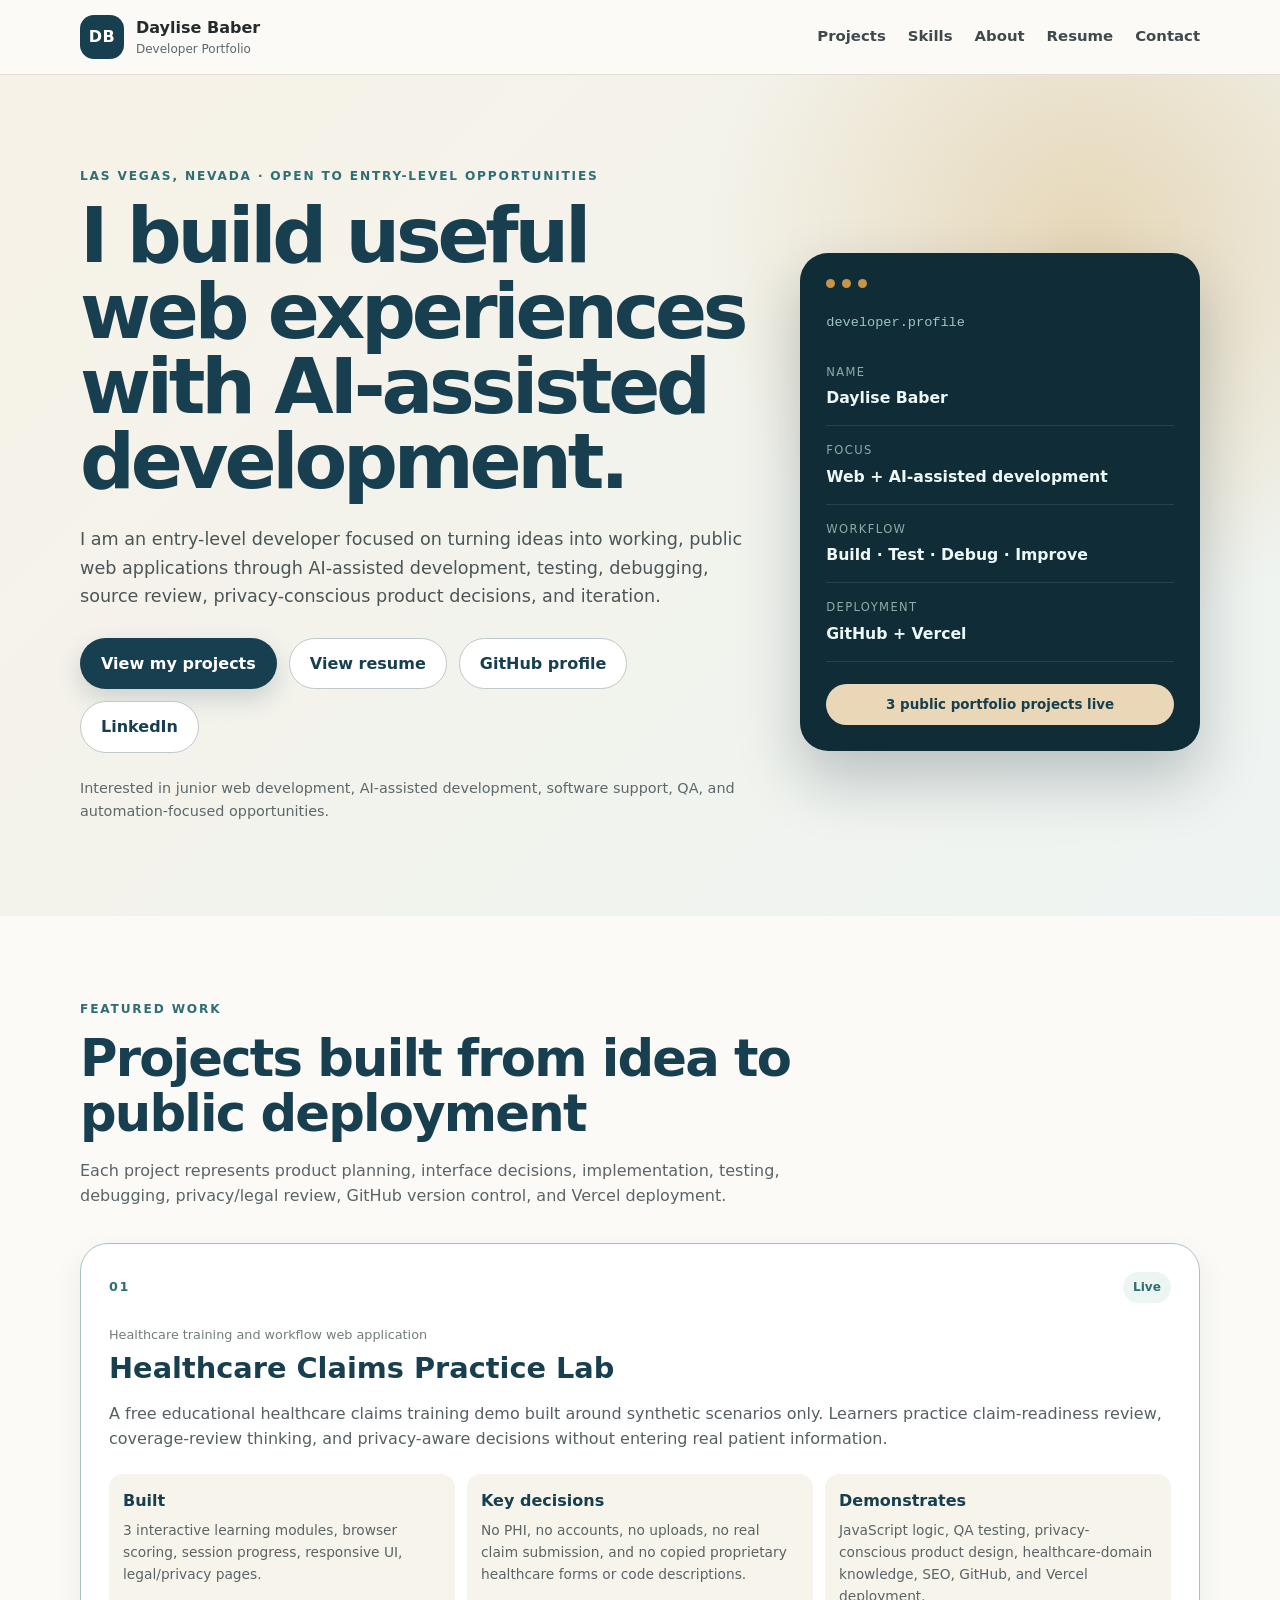
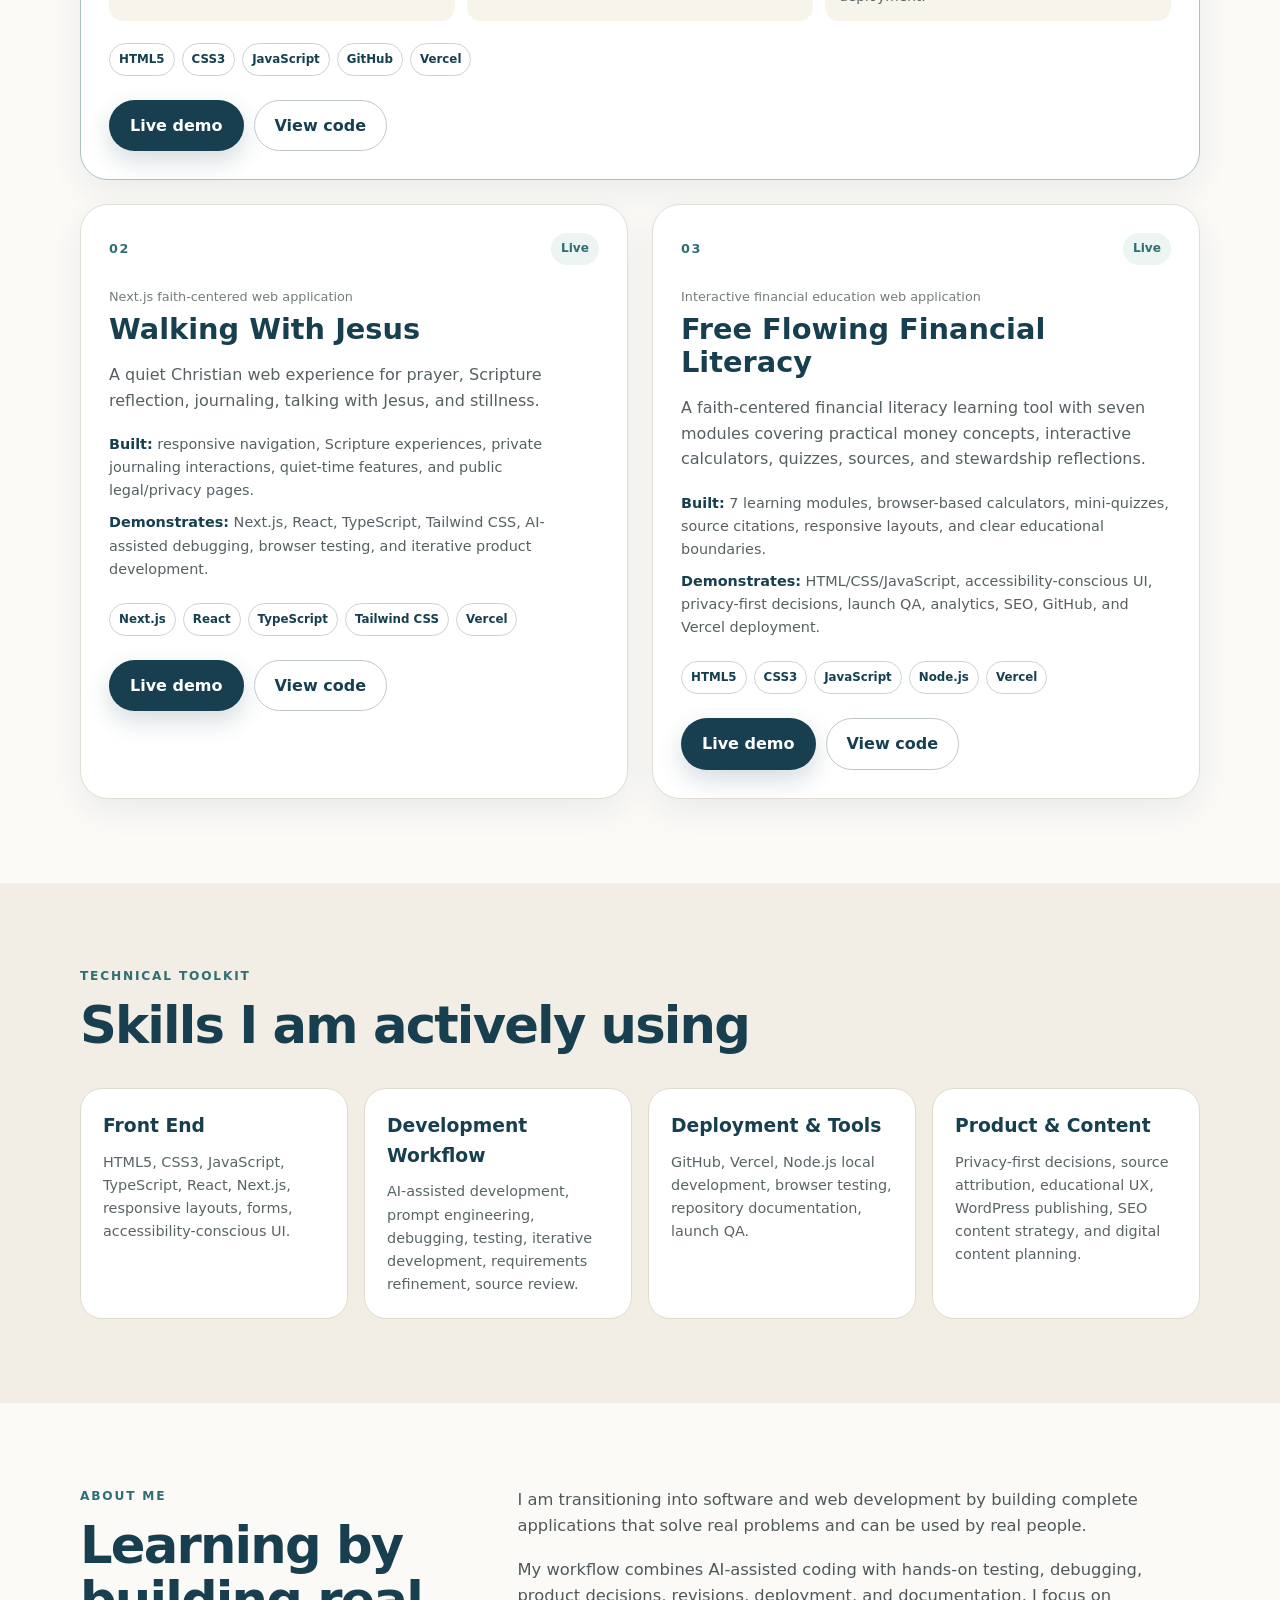
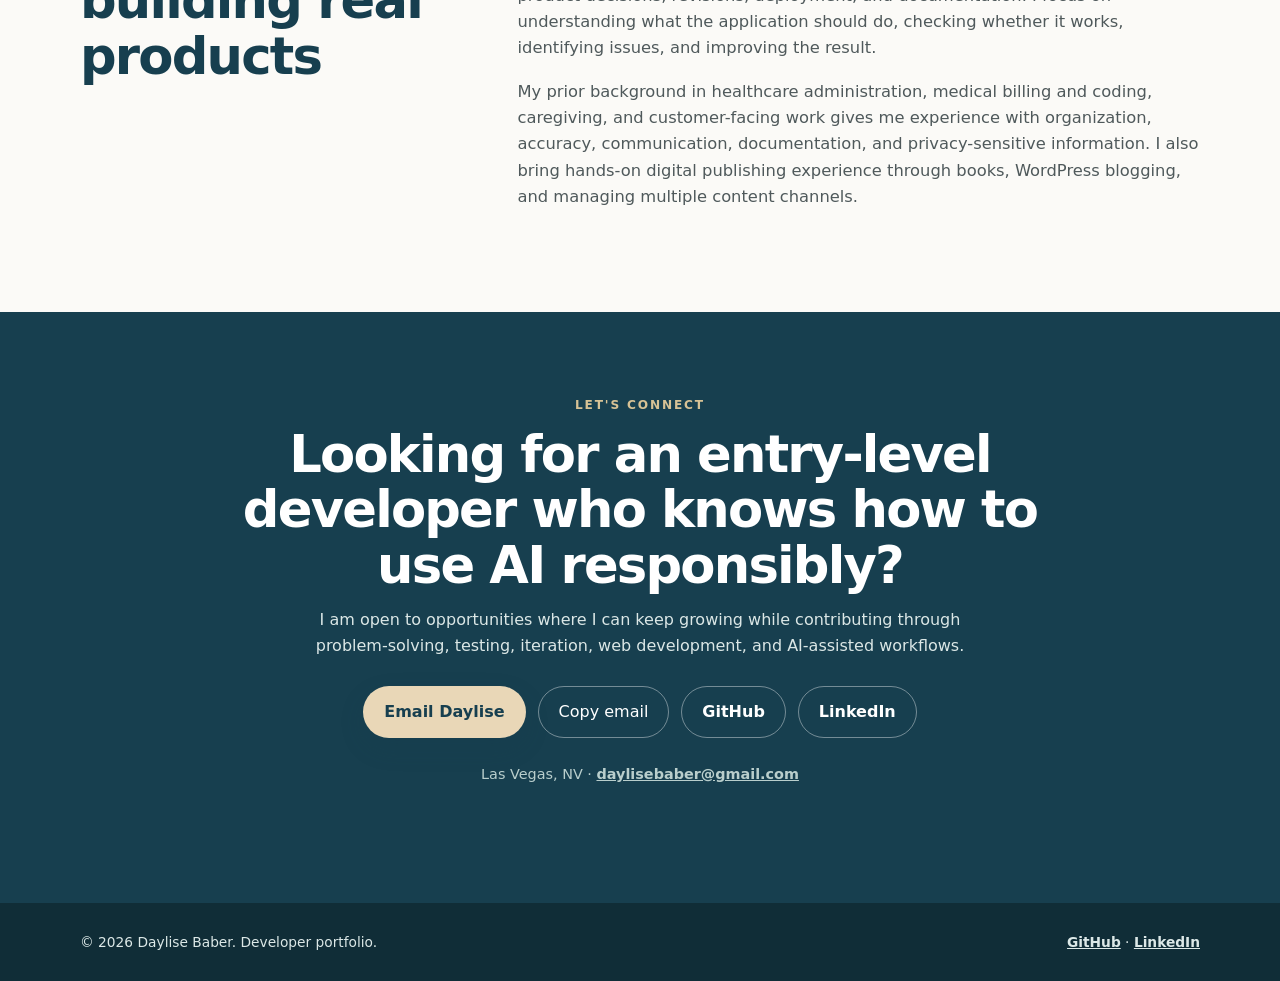
==== commit 659e6863: "Add resume links to portfolio" ====
--- a/public/index.html
+++ b/public/index.html
@@ -28,6 +28,7 @@
         <a href="#projects">Projects</a>
         <a href="#skills">Skills</a>
         <a href="#about">About</a>
+        <a href="resume.html">Resume</a>
         <a href="#contact">Contact</a>
       </nav>
     </div>
@@ -42,6 +43,7 @@
           <p class="hero-copy">I am an entry-level developer focused on turning ideas into working, public web applications through AI-assisted development, testing, debugging, source review, privacy-conscious product decisions, and iteration.</p>
           <div class="button-row">
             <a class="button primary" href="#projects">View my projects</a>
+            <a class="button secondary" href="resume.html">View resume</a>
             <a class="button secondary" href="https://github.com/daylisecodes" target="_blank" rel="noopener noreferrer">GitHub profile</a>
             <a class="button secondary" href="https://www.linkedin.com/in/daylise-baber-458b75322/" target="_blank" rel="noopener noreferrer">LinkedIn</a>
           </div>
--- a/public/styles.css
+++ b/public/styles.css
@@ -1 +1,3 @@
 *{box-sizing:border-box}html{scroll-behavior:smooth}body{margin:0;font-family:Inter,ui-sans-serif,system-ui,-apple-system,BlinkMacSystemFont,"Segoe UI",sans-serif;background:#fbfaf7;color:#252a2b;line-height:1.6}a{color:inherit}.shell{width:min(1120px,calc(100% - 36px));margin:0 auto}.skip-link{position:absolute;left:-9999px;top:12px;background:#fff;padding:10px 14px;border-radius:10px;z-index:100}.skip-link:focus{left:12px}.site-header{position:sticky;top:0;z-index:20;background:rgba(251,250,247,.92);backdrop-filter:blur(14px);border-bottom:1px solid #e3ded3}.nav-row{min-height:74px;display:flex;align-items:center;justify-content:space-between;gap:24px}.brand{display:flex;align-items:center;gap:12px;text-decoration:none}.brand-mark{width:44px;height:44px;border-radius:14px;display:grid;place-items:center;background:#173f4f;color:#fff;font-weight:800;letter-spacing:.03em}.brand strong,.brand small{display:block}.brand small{font-size:.75rem;color:#5c686b}.site-header nav{display:flex;gap:22px}.site-header nav a{text-decoration:none;font-size:.93rem;font-weight:650;color:#3e4a4c}.site-header nav a:hover{text-decoration:underline}.hero{padding:92px 0 78px;background:radial-gradient(circle at 85% 20%,#e6d7b8 0,transparent 30%),linear-gradient(135deg,#f7f2e7 0,#eef4f2 100%)}.hero-grid{display:grid;grid-template-columns:1.25fr .75fr;gap:54px;align-items:center}.eyebrow{text-transform:uppercase;letter-spacing:.15em;font-size:.76rem;font-weight:800;color:#2f6f73;margin:0 0 12px}.hero h1{font-size:clamp(2.7rem,6vw,5.5rem);line-height:.98;letter-spacing:-.055em;margin:0;max-width:850px;color:#173f4f}.hero-copy{font-size:1.1rem;max-width:760px;color:#495557;margin:26px 0 0}.button-row{display:flex;flex-wrap:wrap;gap:12px;margin-top:28px}.button{display:inline-flex;align-items:center;justify-content:center;text-decoration:none;border-radius:999px;padding:12px 20px;font-weight:750;border:1px solid transparent;transition:.2s transform,.2s box-shadow}.button:hover{transform:translateY(-2px)}.primary{background:#173f4f;color:#fff;box-shadow:0 10px 25px rgba(23,63,79,.18)}.secondary{background:#fff;color:#173f4f;border-color:#bfc9c9}.availability{font-size:.9rem;color:#5c686b;margin-top:24px}.hero-card{background:#102d37;color:#edf8f6;border-radius:28px;padding:26px;box-shadow:0 28px 60px rgba(18,45,55,.25)}.code-dots{display:flex;gap:7px;margin-bottom:24px}.code-dots span{width:9px;height:9px;border-radius:50%;background:#c69546}.code-label{font-family:ui-monospace,SFMono-Regular,Menlo,monospace;color:#9fc4c0;font-size:.85rem}.profile-line{padding:15px 0;border-bottom:1px solid rgba(255,255,255,.1)}.profile-line span{display:block;font-size:.72rem;text-transform:uppercase;letter-spacing:.12em;color:#91aaa9}.profile-line strong{display:block;margin-top:4px;font-size:.98rem}.status-pill{margin-top:22px;background:#e9d7b7;color:#173f4f;border-radius:999px;padding:10px 14px;font-size:.84rem;font-weight:800;text-align:center}.section{padding:84px 0}.section.alt{background:#f2eee5}.section-heading{max-width:760px;margin-bottom:34px}.section-heading h2,.about-grid h2,.contact-card h2{font-size:clamp(2rem,4vw,3.4rem);line-height:1.08;letter-spacing:-.035em;color:#173f4f;margin:0 0 14px}.section-heading p:last-child{color:#596466}.projects{display:grid;grid-template-columns:1fr 1fr;gap:24px}.project-card{background:#fff;border:1px solid #e0ddd5;border-radius:28px;padding:28px;box-shadow:0 12px 32px rgba(32,47,50,.07)}.project-card.featured{border-color:#a8c3bf}.project-top{display:flex;align-items:center;justify-content:space-between}.project-number{font-size:.8rem;font-weight:900;letter-spacing:.12em;color:#2f6f73}.project-status{font-size:.76rem;font-weight:800;background:#edf5f2;color:#2f6f73;border-radius:999px;padding:6px 10px}.project-type{font-size:.8rem;color:#747c7c;margin:22px 0 6px}.project-card h3{font-size:1.8rem;line-height:1.15;color:#173f4f;margin:0 0 14px}.project-card>p:not(.project-type){color:#566063}.feature-grid{display:grid;grid-template-columns:1fr 1fr;gap:8px;margin:22px 0}.feature-grid span{background:#f7f4ec;border-radius:12px;padding:9px 11px;font-size:.82rem;font-weight:650;color:#4f5757}.tech-row{display:flex;flex-wrap:wrap;gap:7px;margin:22px 0}.tech-row span{font-size:.74rem;font-weight:800;color:#173f4f;border:1px solid #c9d4d2;border-radius:999px;padding:6px 9px}.project-actions{display:flex;gap:10px;flex-wrap:wrap;margin-top:24px}.skill-grid{display:grid;grid-template-columns:repeat(4,1fr);gap:16px}.skill-card{background:#fff;border-radius:22px;padding:22px;border:1px solid #dfdbd1}.skill-card h3{margin:0 0 10px;color:#173f4f}.skill-card p{font-size:.9rem;color:#596466;margin:0}.about-grid{display:grid;grid-template-columns:.7fr 1.3fr;gap:70px}.about-copy p{font-size:1.02rem;color:#4f595b;margin-top:0;margin-bottom:18px}.contact-section{background:#173f4f;color:#fff}.contact-card{text-align:center;max-width:880px}.contact-card .eyebrow{color:#d7c295}.contact-card h2{color:#fff}.contact-card>p:not(.eyebrow):not(.contact-meta){max-width:700px;margin:0 auto;color:#dbe7e6}.contact-card .button-row{justify-content:center}.contact-card .primary{background:#e9d7b7;color:#173f4f}.contact-card .secondary{background:transparent;color:#fff;border-color:rgba(255,255,255,.4)}.contact-meta{margin-top:25px;font-size:.9rem;color:#b9cecc}.site-footer{background:#102d37;color:#dce8e7;padding:28px 0}.footer-row{display:flex;align-items:center;justify-content:space-between;gap:20px;font-size:.86rem}.footer-row p{margin:0}.footer-row a{font-weight:700}.button:focus-visible,.site-header a:focus-visible,.brand:focus-visible{outline:3px solid #c69546;outline-offset:4px}@media(max-width:900px){.hero-grid,.projects,.about-grid{grid-template-columns:1fr}.skill-grid{grid-template-columns:1fr 1fr}.hero{padding-top:68px}.about-grid{gap:20px}}@media(max-width:680px){.nav-row{align-items:flex-start;padding:14px 0;flex-direction:column}.site-header{position:static}.site-header nav{width:100%;overflow-x:auto;gap:16px;padding-bottom:4px}.hero{padding:54px 0}.hero h1{font-size:3rem}.section{padding:62px 0}.skill-grid,.feature-grid{grid-template-columns:1fr}.project-card{padding:22px}.footer-row{align-items:flex-start;flex-direction:column}}@media(prefers-reduced-motion:reduce){html{scroll-behavior:auto}.button{transition:none}}button.button{font:inherit;cursor:pointer}.contact-meta a{font-weight:750}.copy-status{min-height:1.4em;margin:.5rem 0 0;font-size:.84rem;color:#d7c295}
+
+.featured-wide{grid-column:1/-1}.case-study-grid{display:grid;grid-template-columns:repeat(3,1fr);gap:12px;margin:22px 0}.case-study-grid>div{background:#f7f4ec;border-radius:14px;padding:14px}.case-study-grid strong{display:block;color:#173f4f;margin-bottom:5px}.case-study-grid span{display:block;color:#596466;font-size:.86rem}.case-study-stack{margin:20px 0}.case-study-stack p{margin:9px 0;color:#566063;font-size:.9rem}.case-study-stack strong{color:#173f4f}@media(max-width:900px){.featured-wide{grid-column:auto}.case-study-grid{grid-template-columns:1fr}}
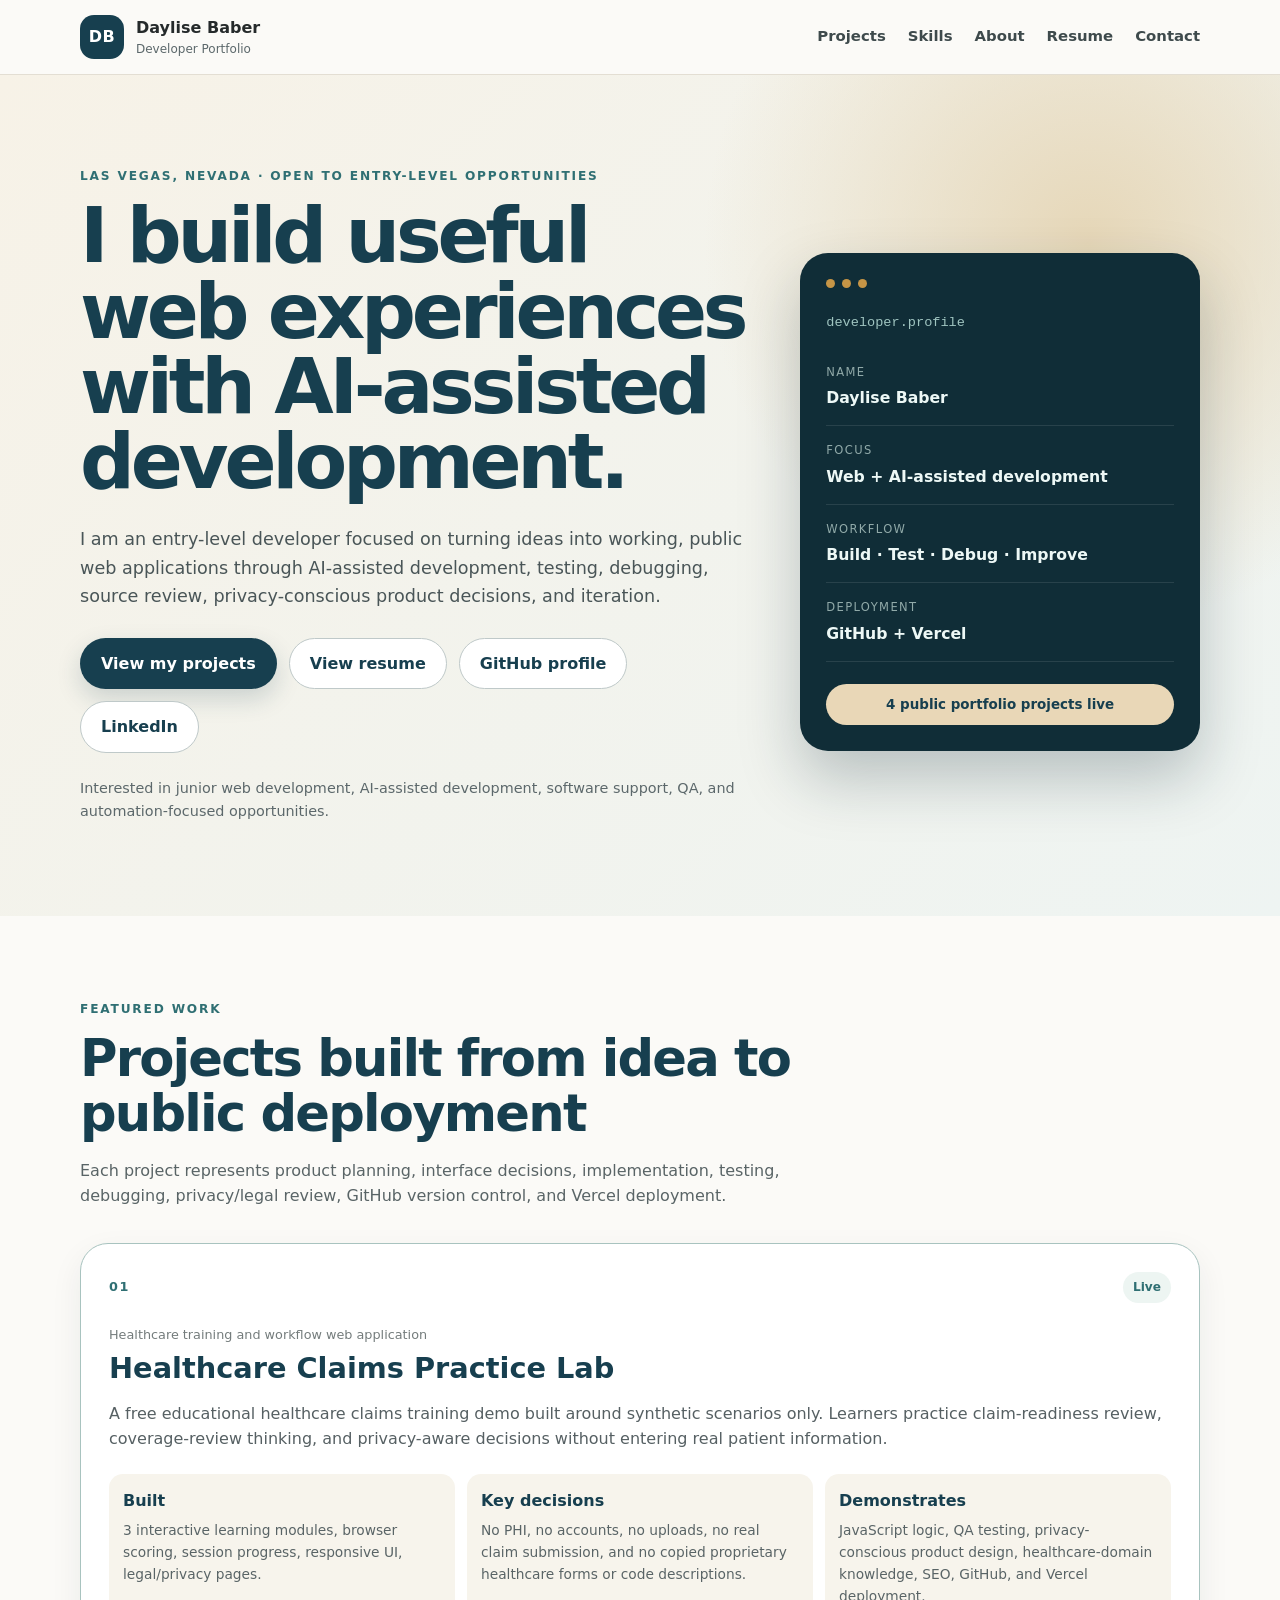
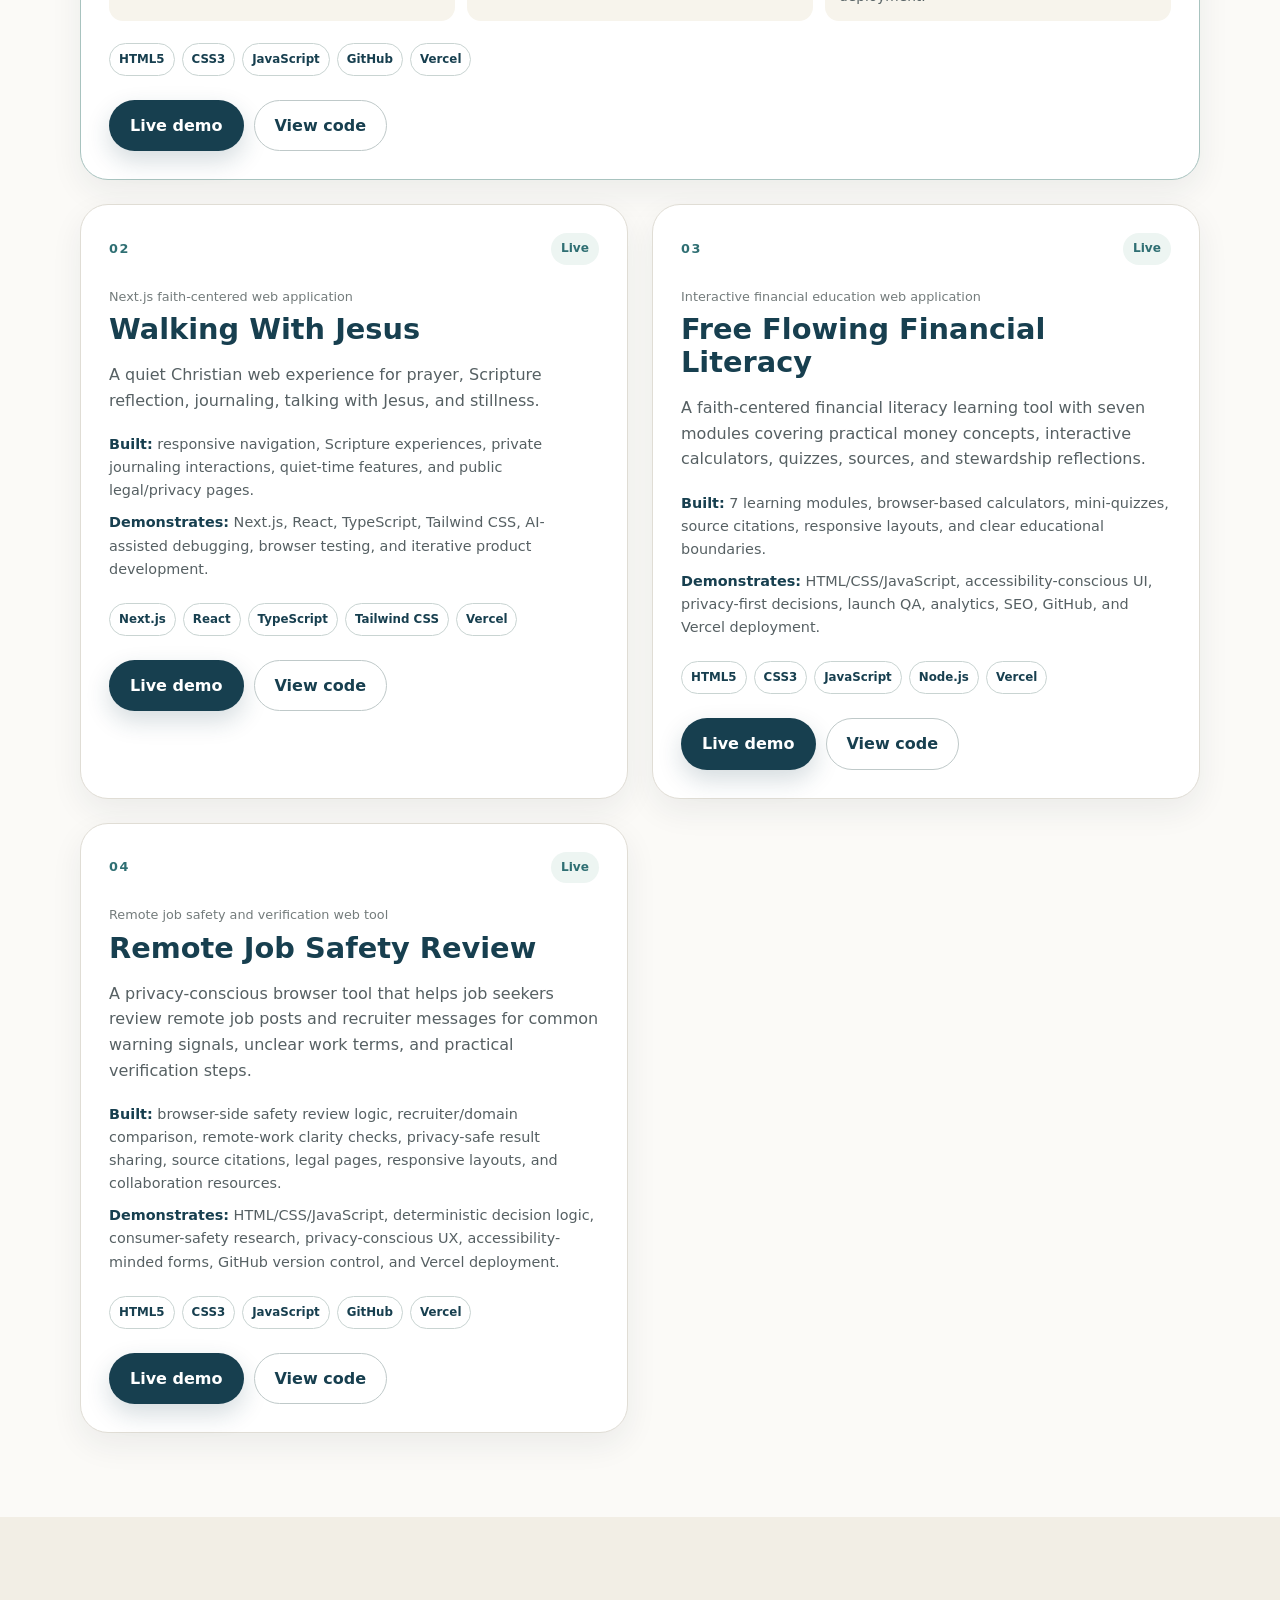
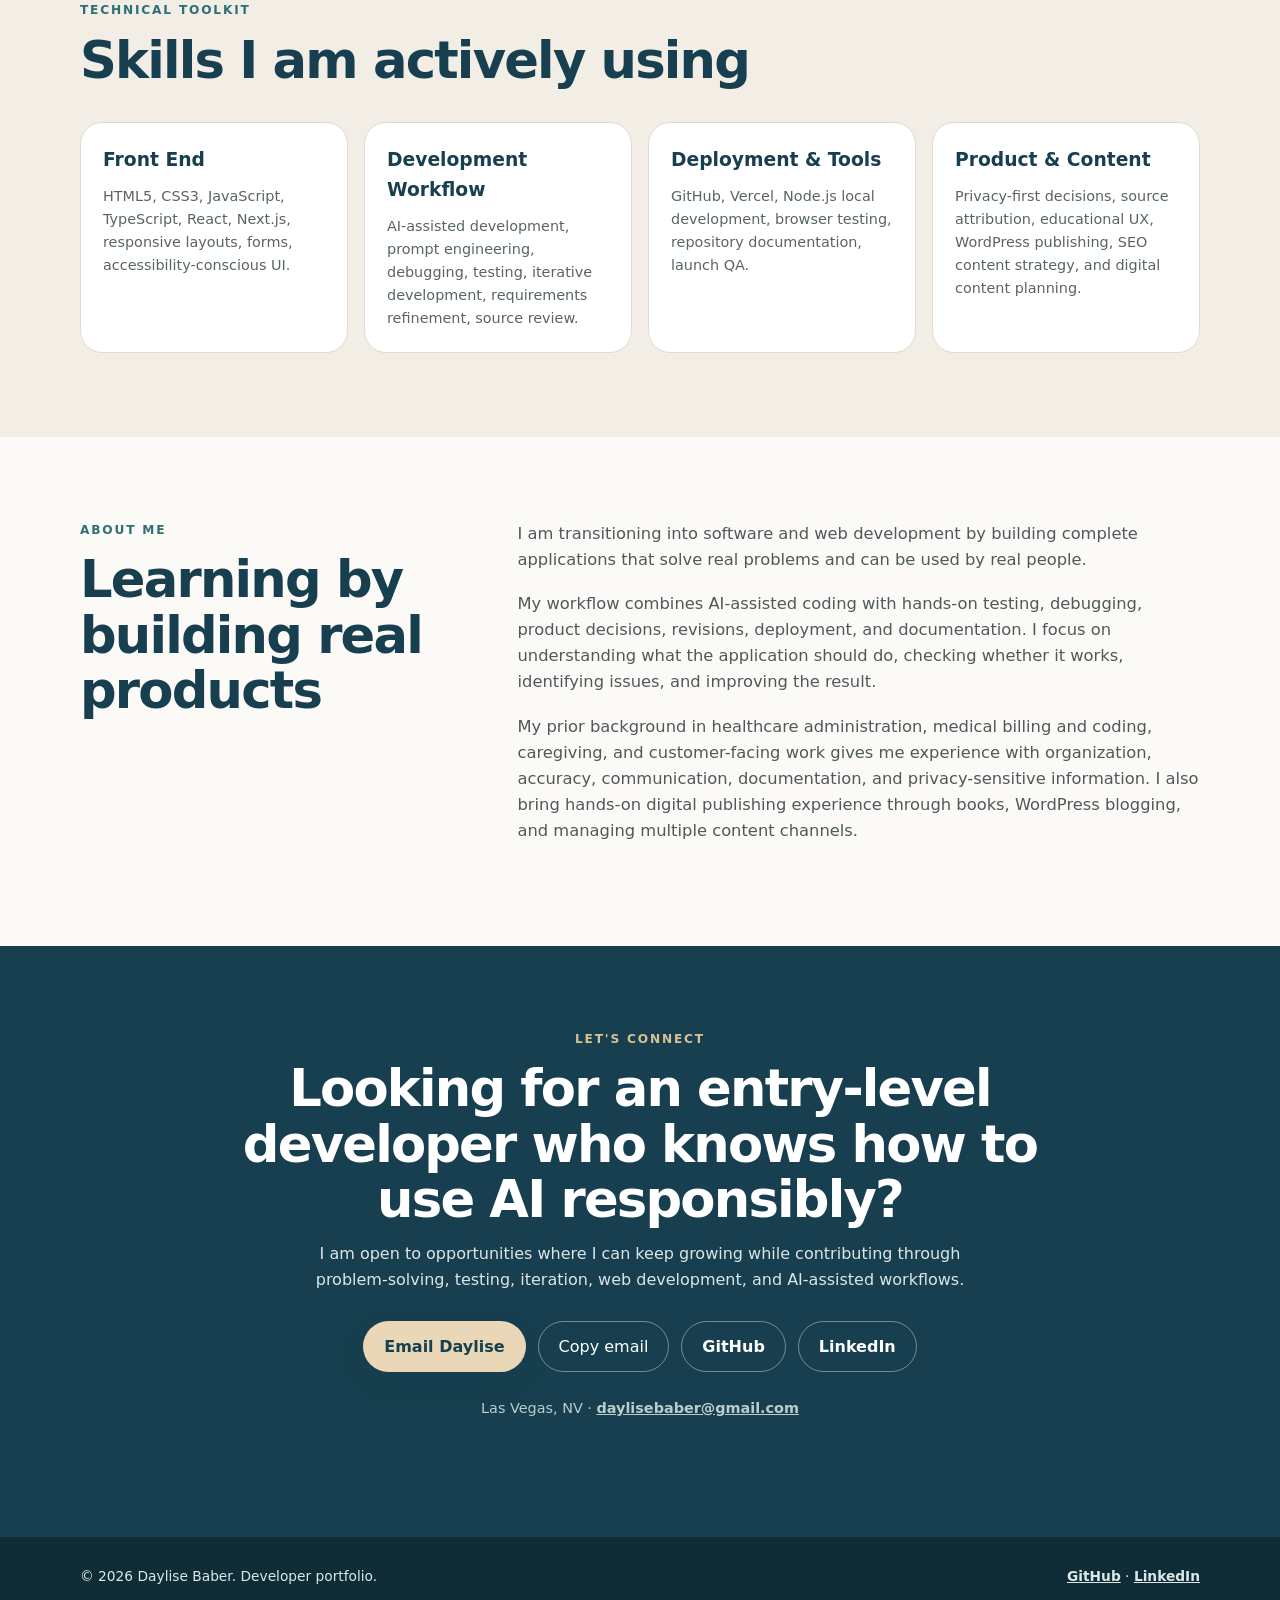
==== commit b12bbc36: "Add Remote Job Safety Review to portfolio" ====
--- a/public/index.html
+++ b/public/index.html
@@ -5,6 +5,7 @@
   <meta name="viewport" content="width=device-width,initial-scale=1">
   <meta name="description" content="Developer portfolio for Daylise Baber, an entry-level AI-assisted developer in Las Vegas building practical, privacy-conscious web applications.">
   <meta name="theme-color" content="#173f4f">
+  <meta name="google-site-verification" content="SIodnds76sCoRxRPVbwug7tdrkt6l8MTNKgbnQ4kc7g" />
   <title>Daylise Baber | AI-Assisted Developer Portfolio</title>
   <link rel="stylesheet" href="styles.css">
   <meta property="og:title" content="Daylise Baber | AI-Assisted Developer Portfolio">
@@ -57,7 +58,7 @@
           <div class="profile-line"><span>focus</span><strong>Web + AI-assisted development</strong></div>
           <div class="profile-line"><span>workflow</span><strong>Build · Test · Debug · Improve</strong></div>
           <div class="profile-line"><span>deployment</span><strong>GitHub + Vercel</strong></div>
-          <div class="status-pill">3 public portfolio projects live</div>
+          <div class="status-pill">4 public portfolio projects live</div>
         </div>
       </div>
     </section>
@@ -131,6 +132,27 @@
           <div class="project-actions">
             <a class="button primary" href="https://free-flowing-financial-literacy.vercel.app" target="_blank" rel="noopener noreferrer">Live demo</a>
             <a class="button secondary" href="https://github.com/daylisecodes/free-flowing-financial-literacy" target="_blank" rel="noopener noreferrer">View code</a>
+          </div>
+        </article>
+
+        <article class="project-card">
+          <div class="project-top">
+            <span class="project-number">04</span>
+            <span class="project-status">Live</span>
+          </div>
+          <p class="project-type">Remote job safety and verification web tool</p>
+          <h3>Remote Job Safety Review</h3>
+          <p>A privacy-conscious browser tool that helps job seekers review remote job posts and recruiter messages for common warning signals, unclear work terms, and practical verification steps.</p>
+          <div class="case-study-stack">
+            <p><strong>Built:</strong> browser-side safety review logic, recruiter/domain comparison, remote-work clarity checks, privacy-safe result sharing, source citations, legal pages, responsive layouts, and collaboration resources.</p>
+            <p><strong>Demonstrates:</strong> HTML/CSS/JavaScript, deterministic decision logic, consumer-safety research, privacy-conscious UX, accessibility-minded forms, GitHub version control, and Vercel deployment.</p>
+          </div>
+          <div class="tech-row" aria-label="Remote Job Safety Review technologies">
+            <span>HTML5</span><span>CSS3</span><span>JavaScript</span><span>GitHub</span><span>Vercel</span>
+          </div>
+          <div class="project-actions">
+            <a class="button primary" href="https://remote-job-safety-review.vercel.app/" target="_blank" rel="noopener noreferrer">Live demo</a>
+            <a class="button secondary" href="https://github.com/daylisecodes/remote-job-safety-review" target="_blank" rel="noopener noreferrer">View code</a>
           </div>
         </article>
       </div>
--- a/public/styles.css
+++ b/public/styles.css
@@ -1,3 +1,5 @@
 *{box-sizing:border-box}html{scroll-behavior:smooth}body{margin:0;font-family:Inter,ui-sans-serif,system-ui,-apple-system,BlinkMacSystemFont,"Segoe UI",sans-serif;background:#fbfaf7;color:#252a2b;line-height:1.6}a{color:inherit}.shell{width:min(1120px,calc(100% - 36px));margin:0 auto}.skip-link{position:absolute;left:-9999px;top:12px;background:#fff;padding:10px 14px;border-radius:10px;z-index:100}.skip-link:focus{left:12px}.site-header{position:sticky;top:0;z-index:20;background:rgba(251,250,247,.92);backdrop-filter:blur(14px);border-bottom:1px solid #e3ded3}.nav-row{min-height:74px;display:flex;align-items:center;justify-content:space-between;gap:24px}.brand{display:flex;align-items:center;gap:12px;text-decoration:none}.brand-mark{width:44px;height:44px;border-radius:14px;display:grid;place-items:center;background:#173f4f;color:#fff;font-weight:800;letter-spacing:.03em}.brand strong,.brand small{display:block}.brand small{font-size:.75rem;color:#5c686b}.site-header nav{display:flex;gap:22px}.site-header nav a{text-decoration:none;font-size:.93rem;font-weight:650;color:#3e4a4c}.site-header nav a:hover{text-decoration:underline}.hero{padding:92px 0 78px;background:radial-gradient(circle at 85% 20%,#e6d7b8 0,transparent 30%),linear-gradient(135deg,#f7f2e7 0,#eef4f2 100%)}.hero-grid{display:grid;grid-template-columns:1.25fr .75fr;gap:54px;align-items:center}.eyebrow{text-transform:uppercase;letter-spacing:.15em;font-size:.76rem;font-weight:800;color:#2f6f73;margin:0 0 12px}.hero h1{font-size:clamp(2.7rem,6vw,5.5rem);line-height:.98;letter-spacing:-.055em;margin:0;max-width:850px;color:#173f4f}.hero-copy{font-size:1.1rem;max-width:760px;color:#495557;margin:26px 0 0}.button-row{display:flex;flex-wrap:wrap;gap:12px;margin-top:28px}.button{display:inline-flex;align-items:center;justify-content:center;text-decoration:none;border-radius:999px;padding:12px 20px;font-weight:750;border:1px solid transparent;transition:.2s transform,.2s box-shadow}.button:hover{transform:translateY(-2px)}.primary{background:#173f4f;color:#fff;box-shadow:0 10px 25px rgba(23,63,79,.18)}.secondary{background:#fff;color:#173f4f;border-color:#bfc9c9}.availability{font-size:.9rem;color:#5c686b;margin-top:24px}.hero-card{background:#102d37;color:#edf8f6;border-radius:28px;padding:26px;box-shadow:0 28px 60px rgba(18,45,55,.25)}.code-dots{display:flex;gap:7px;margin-bottom:24px}.code-dots span{width:9px;height:9px;border-radius:50%;background:#c69546}.code-label{font-family:ui-monospace,SFMono-Regular,Menlo,monospace;color:#9fc4c0;font-size:.85rem}.profile-line{padding:15px 0;border-bottom:1px solid rgba(255,255,255,.1)}.profile-line span{display:block;font-size:.72rem;text-transform:uppercase;letter-spacing:.12em;color:#91aaa9}.profile-line strong{display:block;margin-top:4px;font-size:.98rem}.status-pill{margin-top:22px;background:#e9d7b7;color:#173f4f;border-radius:999px;padding:10px 14px;font-size:.84rem;font-weight:800;text-align:center}.section{padding:84px 0}.section.alt{background:#f2eee5}.section-heading{max-width:760px;margin-bottom:34px}.section-heading h2,.about-grid h2,.contact-card h2{font-size:clamp(2rem,4vw,3.4rem);line-height:1.08;letter-spacing:-.035em;color:#173f4f;margin:0 0 14px}.section-heading p:last-child{color:#596466}.projects{display:grid;grid-template-columns:1fr 1fr;gap:24px}.project-card{background:#fff;border:1px solid #e0ddd5;border-radius:28px;padding:28px;box-shadow:0 12px 32px rgba(32,47,50,.07)}.project-card.featured{border-color:#a8c3bf}.project-top{display:flex;align-items:center;justify-content:space-between}.project-number{font-size:.8rem;font-weight:900;letter-spacing:.12em;color:#2f6f73}.project-status{font-size:.76rem;font-weight:800;background:#edf5f2;color:#2f6f73;border-radius:999px;padding:6px 10px}.project-type{font-size:.8rem;color:#747c7c;margin:22px 0 6px}.project-card h3{font-size:1.8rem;line-height:1.15;color:#173f4f;margin:0 0 14px}.project-card>p:not(.project-type){color:#566063}.feature-grid{display:grid;grid-template-columns:1fr 1fr;gap:8px;margin:22px 0}.feature-grid span{background:#f7f4ec;border-radius:12px;padding:9px 11px;font-size:.82rem;font-weight:650;color:#4f5757}.tech-row{display:flex;flex-wrap:wrap;gap:7px;margin:22px 0}.tech-row span{font-size:.74rem;font-weight:800;color:#173f4f;border:1px solid #c9d4d2;border-radius:999px;padding:6px 9px}.project-actions{display:flex;gap:10px;flex-wrap:wrap;margin-top:24px}.skill-grid{display:grid;grid-template-columns:repeat(4,1fr);gap:16px}.skill-card{background:#fff;border-radius:22px;padding:22px;border:1px solid #dfdbd1}.skill-card h3{margin:0 0 10px;color:#173f4f}.skill-card p{font-size:.9rem;color:#596466;margin:0}.about-grid{display:grid;grid-template-columns:.7fr 1.3fr;gap:70px}.about-copy p{font-size:1.02rem;color:#4f595b;margin-top:0;margin-bottom:18px}.contact-section{background:#173f4f;color:#fff}.contact-card{text-align:center;max-width:880px}.contact-card .eyebrow{color:#d7c295}.contact-card h2{color:#fff}.contact-card>p:not(.eyebrow):not(.contact-meta){max-width:700px;margin:0 auto;color:#dbe7e6}.contact-card .button-row{justify-content:center}.contact-card .primary{background:#e9d7b7;color:#173f4f}.contact-card .secondary{background:transparent;color:#fff;border-color:rgba(255,255,255,.4)}.contact-meta{margin-top:25px;font-size:.9rem;color:#b9cecc}.site-footer{background:#102d37;color:#dce8e7;padding:28px 0}.footer-row{display:flex;align-items:center;justify-content:space-between;gap:20px;font-size:.86rem}.footer-row p{margin:0}.footer-row a{font-weight:700}.button:focus-visible,.site-header a:focus-visible,.brand:focus-visible{outline:3px solid #c69546;outline-offset:4px}@media(max-width:900px){.hero-grid,.projects,.about-grid{grid-template-columns:1fr}.skill-grid{grid-template-columns:1fr 1fr}.hero{padding-top:68px}.about-grid{gap:20px}}@media(max-width:680px){.nav-row{align-items:flex-start;padding:14px 0;flex-direction:column}.site-header{position:static}.site-header nav{width:100%;overflow-x:auto;gap:16px;padding-bottom:4px}.hero{padding:54px 0}.hero h1{font-size:3rem}.section{padding:62px 0}.skill-grid,.feature-grid{grid-template-columns:1fr}.project-card{padding:22px}.footer-row{align-items:flex-start;flex-direction:column}}@media(prefers-reduced-motion:reduce){html{scroll-behavior:auto}.button{transition:none}}button.button{font:inherit;cursor:pointer}.contact-meta a{font-weight:750}.copy-status{min-height:1.4em;margin:.5rem 0 0;font-size:.84rem;color:#d7c295}
 
 .featured-wide{grid-column:1/-1}.case-study-grid{display:grid;grid-template-columns:repeat(3,1fr);gap:12px;margin:22px 0}.case-study-grid>div{background:#f7f4ec;border-radius:14px;padding:14px}.case-study-grid strong{display:block;color:#173f4f;margin-bottom:5px}.case-study-grid span{display:block;color:#596466;font-size:.86rem}.case-study-stack{margin:20px 0}.case-study-stack p{margin:9px 0;color:#566063;font-size:.9rem}.case-study-stack strong{color:#173f4f}@media(max-width:900px){.featured-wide{grid-column:auto}.case-study-grid{grid-template-columns:1fr}}
+
+.resume-shell{max-width:900px;padding:60px 0 90px}.resume-heading{border-bottom:1px solid #dedbd2;padding-bottom:28px;margin-bottom:30px}.resume-heading h1{font-size:clamp(2.4rem,5vw,4rem);line-height:1;margin:0 0 10px;color:#173f4f;letter-spacing:-.04em}.resume-heading p{margin:6px 0;color:#4f595b}.resume-section{padding:20px 0;border-bottom:1px solid #e3ded3}.resume-section h2{font-size:1.35rem;color:#173f4f;margin:0 0 10px}.resume-section p{margin:7px 0;color:#465356}.resume-item{margin:18px 0}.resume-item h3{font-size:1.05rem;color:#173f4f;margin:0 0 7px}.resume-item ul{margin:8px 0 0;padding-left:22px}.resume-item li{margin:5px 0;color:#465356}@media print{.site-header,.site-footer,.no-print{display:none!important}.resume-shell{max-width:none;width:100%;padding:0}.resume-page{background:#fff}.resume-section{page-break-inside:avoid}}
